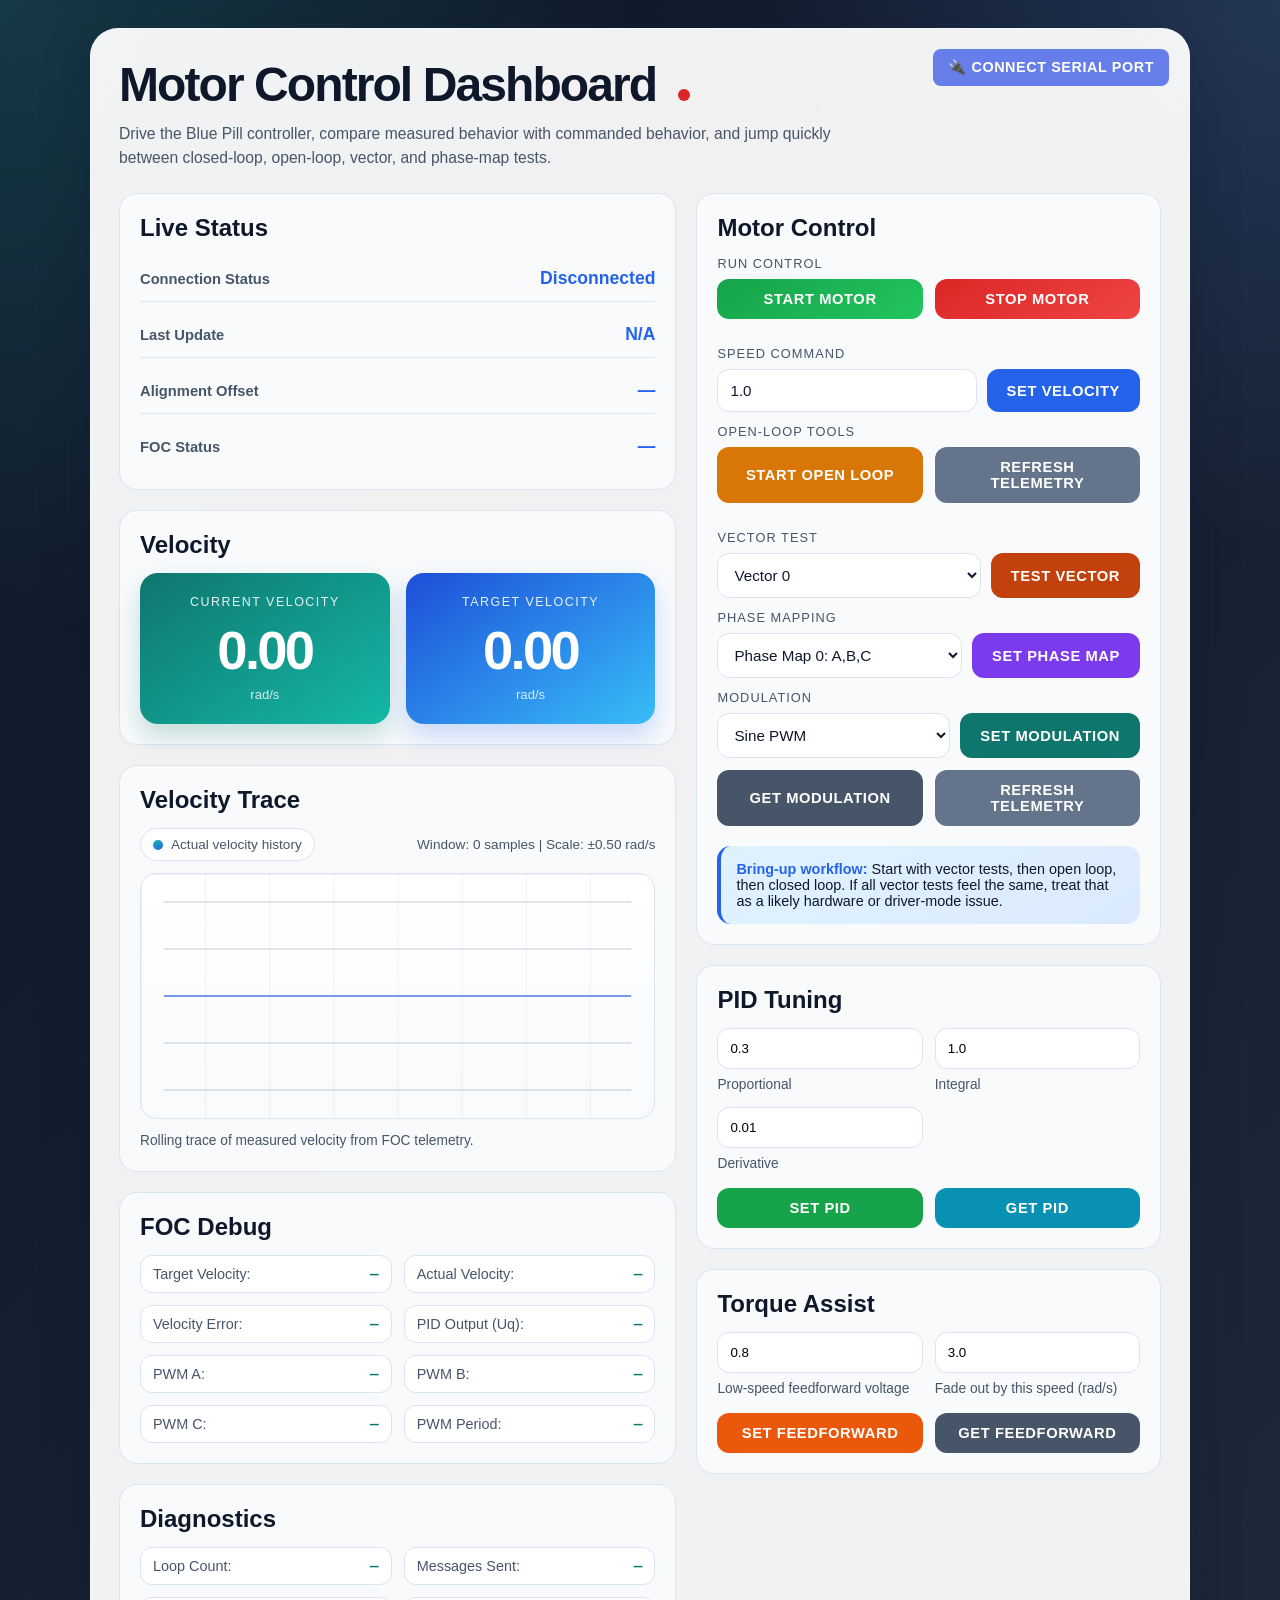
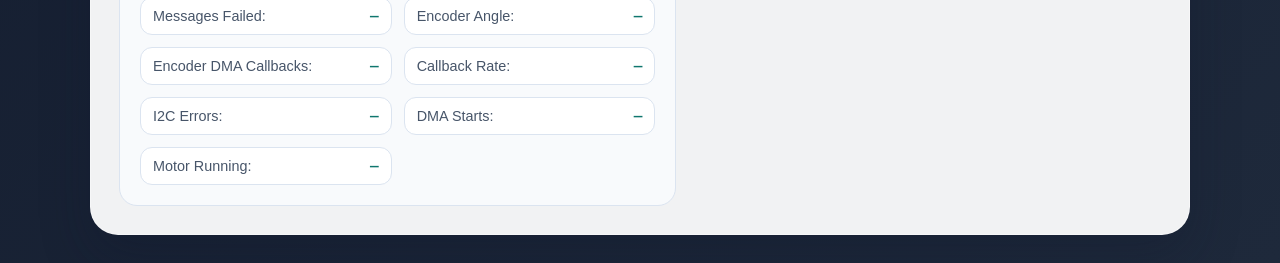
==== app.html @ 5cce9d58 "pid auto" ====
<!DOCTYPE html>
<html lang="en">

<head>
    <meta charset="UTF-8">
    <meta name="viewport" content="width=device-width, initial-scale=1.0">
    <title>Motor Control Dashboard</title>
    <style>
        * {
            margin: 0;
            padding: 0;
            box-sizing: border-box;
        }

        :root {
            --bg-1: #0f172a;
            --bg-2: #1e293b;
            --panel: rgba(255, 255, 255, 0.94);
            --panel-soft: #f8fafc;
            --text: #0f172a;
            --muted: #475569;
            --border: #dbe4f0;
            --accent: #0f766e;
            --accent-2: #2563eb;
            --danger: #dc2626;
            --shadow: 0 20px 50px rgba(15, 23, 42, 0.28);
        }

        body {
            font-family: 'Trebuchet MS', 'Segoe UI', sans-serif;
            background:
                radial-gradient(circle at top left, rgba(45, 212, 191, 0.18), transparent 28%),
                radial-gradient(circle at top right, rgba(96, 165, 250, 0.18), transparent 24%),
                linear-gradient(135deg, var(--bg-1) 0%, var(--bg-2) 100%);
            min-height: 100vh;
            display: flex;
            justify-content: center;
            padding: 28px 18px;
            color: var(--text);
        }

        .container {
            background: var(--panel);
            backdrop-filter: blur(18px);
            border-radius: 28px;
            box-shadow: var(--shadow);
            padding: 28px;
            max-width: 1100px;
            width: 100%;
            border: 1px solid rgba(255, 255, 255, 0.4);
        }

        h1 {
            color: var(--text);
            font-size: clamp(2rem, 4vw, 3rem);
            letter-spacing: -0.04em;
        }

        h2,
        h3 {
            color: var(--text);
        }

        .hero {
            display: flex;
            justify-content: space-between;
            gap: 16px;
            align-items: flex-start;
            margin-bottom: 24px;
        }

        .hero-copy {
            max-width: 720px;
        }

        .hero-copy p {
            margin-top: 10px;
            color: var(--muted);
            font-size: 0.98rem;
            line-height: 1.5;
        }

        .page-grid {
            display: grid;
            grid-template-columns: 1.2fr 1fr;
            gap: 20px;
        }

        .left-column,
        .right-column {
            display: grid;
            gap: 20px;
            align-content: start;
        }

        .panel {
            background: var(--panel-soft);
            border: 1px solid var(--border);
            border-radius: 18px;
            padding: 20px;
            box-shadow: inset 0 1px 0 rgba(255, 255, 255, 0.5);
        }

        .status-item {
            display: flex;
            justify-content: space-between;
            align-items: center;
            margin-bottom: 10px;
            padding: 12px 0;
            border-bottom: 1px solid var(--border);
        }

        .status-item:last-child {
            border-bottom: none;
            margin-bottom: 0;
        }

        .status-label {
            font-weight: 600;
            color: var(--muted);
            font-size: 0.92rem;
        }

        .status-value {
            font-size: 1.1rem;
            font-weight: bold;
            color: var(--accent-2);
            min-width: 100px;
            text-align: right;
        }

        .connection-status {
            display: inline-block;
            width: 12px;
            height: 12px;
            border-radius: 50%;
            margin-left: 10px;
            animation: pulse 2s infinite;
        }

        .connected {
            background-color: #16a34a;
        }

        .disconnected {
            background-color: var(--danger);
            animation: none;
        }

        @keyframes pulse {

            0%,
            100% {
                opacity: 1;
            }

            50% {
                opacity: 0.5;
            }
        }

        .gauge-container {
            display: grid;
            grid-template-columns: 1fr 1fr;
            gap: 16px;
        }

        .gauge {
            background: linear-gradient(145deg, #0f766e 0%, #14b8a6 100%);
            border-radius: 18px;
            padding: 22px 20px;
            color: white;
            text-align: center;
            box-shadow: 0 12px 24px rgba(15, 118, 110, 0.22);
        }

        .gauge.target {
            background: linear-gradient(145deg, #1d4ed8 0%, #38bdf8 100%);
            box-shadow: 0 12px 24px rgba(37, 99, 235, 0.22);
        }

        .gauge-label {
            font-size: 0.78rem;
            opacity: 0.9;
            margin-bottom: 10px;
            text-transform: uppercase;
            letter-spacing: 0.12em;
        }

        .gauge-value {
            font-size: clamp(2.4rem, 5vw, 3.4rem);
            font-weight: bold;
            margin-bottom: 5px;
            letter-spacing: -0.05em;
        }

        .gauge-unit {
            font-size: 0.82rem;
            opacity: 0.8;
        }

        .panel-header {
            display: flex;
            justify-content: space-between;
            align-items: center;
            gap: 12px;
            margin-bottom: 14px;
        }

        .button-group {
            display: grid;
            grid-template-columns: 1fr 1fr;
            gap: 12px;
            margin-bottom: 15px;
        }

        button {
            padding: 12px 20px;
            font-size: 0.92rem;
            font-weight: 600;
            border: none;
            border-radius: 12px;
            cursor: pointer;
            transition: transform 0.2s ease, box-shadow 0.2s ease, opacity 0.2s ease;
            text-transform: uppercase;
            letter-spacing: 0.04em;
        }

        button:hover {
            transform: translateY(-1px);
        }

        .btn-start {
            background: linear-gradient(145deg, #16a34a 0%, #22c55e 100%);
            color: white;
        }

        .btn-start:hover {
            box-shadow: 0 10px 20px rgba(34, 197, 94, 0.25);
        }

        .btn-stop {
            background: linear-gradient(145deg, #dc2626 0%, #ef4444 100%);
            color: white;
        }

        .btn-stop:hover {
            box-shadow: 0 10px 20px rgba(220, 38, 38, 0.22);
        }

        .input-group {
            display: flex;
            align-items: stretch;
            gap: 10px;
        }

        .input-group input,
        .input-group select {
            flex: 1;
            padding: 12px;
            border: 1px solid var(--border);
            background: white;
            border-radius: 12px;
            font-size: 0.95rem;
            transition: border-color 0.2s ease, box-shadow 0.2s ease;
            color: var(--text);
        }

        .input-group input:focus,
        .input-group select:focus {
            outline: none;
            border-color: var(--accent-2);
            box-shadow: 0 0 0 3px rgba(37, 99, 235, 0.12);
        }

        .input-group button {
            padding: 12px 20px;
            background: var(--accent-2);
            color: white;
            min-width: 100px;
        }

        .input-group button:hover {
            background: #1d4ed8;
        }

        .info-box {
            background: linear-gradient(145deg, #e0f2fe 0%, #dbeafe 100%);
            border-left: 4px solid var(--accent-2);
            border-radius: 14px;
            padding: 15px;
            margin-top: 20px;
            font-size: 0.9em;
            color: var(--text);
        }

        .info-box strong {
            color: var(--accent-2);
        }

        .debug-grid {
            display: grid;
            grid-template-columns: repeat(auto-fit, minmax(200px, 1fr));
            gap: 12px;
        }

        .debug-item {
            display: flex;
            justify-content: space-between;
            align-items: center;
            gap: 10px;
            padding: 10px 12px;
            background: white;
            border-radius: 12px;
            border: 1px solid var(--border);
        }

        .debug-label {
            font-weight: 500;
            color: var(--muted);
            font-size: 0.9rem;
        }

        .debug-value {
            font-family: 'Consolas', 'Courier New', monospace;
            font-weight: bold;
            color: var(--accent);
            font-size: 0.9em;
            text-align: right;
        }

        .control-stack {
            display: grid;
            gap: 12px;
        }

        .stack-label {
            font-size: 0.8rem;
            text-transform: uppercase;
            letter-spacing: 0.08em;
            color: var(--muted);
            margin-bottom: -4px;
        }

        .subtle-note {
            color: var(--muted);
            font-size: 0.86rem;
            line-height: 1.45;
        }

        .plot-panel {
            display: grid;
            gap: 12px;
        }

        .plot-meta {
            display: flex;
            justify-content: space-between;
            align-items: center;
            gap: 12px;
            flex-wrap: wrap;
            color: var(--muted);
            font-size: 0.85rem;
        }

        .plot-badge {
            display: inline-flex;
            align-items: center;
            gap: 8px;
            padding: 8px 12px;
            background: white;
            border: 1px solid var(--border);
            border-radius: 999px;
        }

        .plot-badge-dot {
            width: 10px;
            height: 10px;
            border-radius: 50%;
            background: linear-gradient(145deg, #14b8a6 0%, #2563eb 100%);
        }

        .plot-frame {
            position: relative;
            background: linear-gradient(180deg, #fff 0%, #f8fafc 100%);
            border: 1px solid var(--border);
            border-radius: 16px;
            padding: 12px;
            overflow: hidden;
        }

        .plot-frame::before {
            content: "";
            position: absolute;
            inset: 0;
            background:
                linear-gradient(to right, rgba(148, 163, 184, 0.14) 1px, transparent 1px),
                linear-gradient(to bottom, rgba(148, 163, 184, 0.14) 1px, transparent 1px);
            background-size: 12.5% 25%;
            pointer-events: none;
        }

        .plot-canvas {
            position: relative;
            display: block;
            width: 100%;
            height: 220px;
            border-radius: 12px;
        }


        @media (max-width: 920px) {
            .page-grid {
                grid-template-columns: 1fr;
            }
        }

        @media (max-width: 640px) {
            .container {
                padding: 18px;
                border-radius: 20px;
            }

            .hero {
                flex-direction: column;
            }

            .gauge-container,
            .button-group,
            .debug-grid {
                grid-template-columns: 1fr;
            }

            .input-group {
                flex-direction: column;
            }
        }
    </style>
</head>

<body>
    <div class="container">
        <div class="hero">
            <div class="hero-copy">
                <h1>
                    Motor Control Dashboard
                    <span class="connection-status disconnected" id="connectionStatus"></span>
                </h1>
                <p>Drive the Blue Pill controller, compare measured behavior with commanded behavior, and jump quickly
                    between closed-loop, open-loop, vector, and phase-map tests.</p>
            </div>
        </div>

        <div class="page-grid">
            <div class="left-column">
                <div class="panel">
                    <div class="panel-header">
                        <h2>Live Status</h2>
                    </div>
                    <div class="status-item">
                        <span class="status-label">Connection Status</span>
                        <span class="status-value" id="connectionText">Disconnected</span>
                    </div>
                    <div class="status-item">
                        <span class="status-label">Last Update</span>
                        <span class="status-value" id="lastUpdate">N/A</span>
                    </div>
                    <div class="status-item">
                        <span class="status-label">Alignment Offset</span>
                        <span class="status-value" id="alignmentOffset">—</span>
                    </div>
                    <div class="status-item">
                        <span class="status-label">FOC Status</span>
                        <span class="status-value" id="focStatus">—</span>
                    </div>
                </div>

                <div class="panel">
                    <div class="panel-header">
                        <h2>Velocity</h2>
                    </div>
                    <div class="gauge-container">
                        <div class="gauge">
                            <div class="gauge-label">Current Velocity</div>
                            <div class="gauge-value" id="velocity">0.00</div>
                            <div class="gauge-unit">rad/s</div>
                        </div>
                        <div class="gauge target">
                            <div class="gauge-label">Target Velocity</div>
                            <div class="gauge-value" id="targetVelocity">0.00</div>
                            <div class="gauge-unit">rad/s</div>
                        </div>
                    </div>
                </div>

                <div class="panel">
                    <div class="panel-header">
                        <h2>Velocity Trace</h2>
                    </div>
                    <div class="plot-panel">
                        <div class="plot-meta">
                            <span class="plot-badge">
                                <span class="plot-badge-dot"></span>
                                <span>Actual velocity history</span>
                            </span>
                            <span id="velocityPlotMeta">Window: 0 samples | Scale: ±0.50 rad/s</span>
                        </div>
                        <div class="plot-frame">
                            <canvas id="velocityPlot" class="plot-canvas" width="640" height="220"></canvas>
                        </div>
                        <div class="subtle-note">
                            Rolling trace of measured velocity from FOC telemetry.
                        </div>
                    </div>
                </div>

                <div class="panel">
                    <div class="panel-header">
                        <h2>FOC Debug</h2>
                    </div>
                    <div class="debug-grid">
                        <div class="debug-item">
                            <span class="debug-label">Target Velocity:</span>
                            <span class="debug-value" id="debugTarget">—</span>
                        </div>
                        <div class="debug-item">
                            <span class="debug-label">Actual Velocity:</span>
                            <span class="debug-value" id="debugActual">—</span>
                        </div>
                        <div class="debug-item">
                            <span class="debug-label">Velocity Error:</span>
                            <span class="debug-value" id="debugError">—</span>
                        </div>
                        <div class="debug-item">
                            <span class="debug-label">PID Output (Uq):</span>
                            <span class="debug-value" id="debugUq">—</span>
                        </div>
                        <div class="debug-item">
                            <span class="debug-label">PWM A:</span>
                            <span class="debug-value" id="debugPwmA">—</span>
                        </div>
                        <div class="debug-item">
                            <span class="debug-label">PWM B:</span>
                            <span class="debug-value" id="debugPwmB">—</span>
                        </div>
                        <div class="debug-item">
                            <span class="debug-label">PWM C:</span>
                            <span class="debug-value" id="debugPwmC">—</span>
                        </div>
                        <div class="debug-item">
                            <span class="debug-label">PWM Period:</span>
                            <span class="debug-value" id="debugPwmPeriod">—</span>
                        </div>
                    </div>
                </div>

                <div class="panel">
                    <div class="panel-header">
                        <h2>Diagnostics</h2>
                    </div>
                    <div class="debug-grid">
                        <div class="debug-item">
                            <span class="debug-label">Loop Count:</span>
                            <span class="debug-value" id="debugLoopCount">—</span>
                        </div>
                        <div class="debug-item">
                            <span class="debug-label">Messages Sent:</span>
                            <span class="debug-value" id="debugMessagesSent">—</span>
                        </div>
                        <div class="debug-item">
                            <span class="debug-label">Messages Failed:</span>
                            <span class="debug-value" id="debugMessagesFailed">—</span>
                        </div>
                        <div class="debug-item">
                            <span class="debug-label">Encoder Angle:</span>
                            <span class="debug-value" id="debugEncoderAngle">—</span>
                        </div>
                        <div class="debug-item">
                            <span class="debug-label">Encoder DMA Callbacks:</span>
                            <span class="debug-value" id="debugEncoderCallbacks">—</span>
                        </div>
                        <div class="debug-item">
                            <span class="debug-label">Callback Rate:</span>
                            <span class="debug-value" id="debugCallbackRate">—</span>
                        </div>
                        <div class="debug-item">
                            <span class="debug-label">I2C Errors:</span>
                            <span class="debug-value" id="debugI2CErrors">—</span>
                        </div>
                        <div class="debug-item">
                            <span class="debug-label">DMA Starts:</span>
                            <span class="debug-value" id="debugDMAStarts">—</span>
                        </div>
                        <div class="debug-item">
                            <span class="debug-label">Motor Running:</span>
                            <span class="debug-value" id="debugMotorRunning">—</span>
                        </div>
                    </div>
                </div>
            </div>

            <div class="right-column">
                <div class="panel">
                    <div class="panel-header">
                        <h2>Motor Control</h2>
                    </div>
                    <div class="control-stack">
                        <div class="stack-label">Run Control</div>
                        <div class="button-group">
                            <button class="btn-start" onclick="sendCommand('START')">Start Motor</button>
                            <button class="btn-stop" onclick="sendCommand('STOP')">Stop Motor</button>
                        </div>

                        <div class="stack-label">Speed Command</div>
                        <div class="input-group">
                            <input type="number" id="velocityInput" placeholder="Enter target velocity (rad/s)"
                                step="0.1" min="-100" max="100" value="1.0">
                            <button onclick="setVelocity()" style="background: #2563eb; color: white;">Set
                                Velocity</button>
                        </div>

                        <div class="stack-label">Open-Loop Tools</div>
                        <div class="button-group">
                            <button onclick="startOpenLoop()" style="background: #d97706; color: white;">Start Open
                                Loop</button>
                            <button onclick="sendCommand('GET_VELOCITY')"
                                style="background: #64748b; color: white;">Refresh Telemetry</button>
                        </div>

                        <div class="stack-label">Vector Test</div>
                        <div class="input-group">
                            <select id="vectorTestSelect">
                                <option value="0">Vector 0</option>
                                <option value="1">Vector 1</option>
                                <option value="2">Vector 2</option>
                                <option value="3">Vector 3</option>
                                <option value="4">Vector 4</option>
                                <option value="5">Vector 5</option>
                            </select>
                            <button onclick="startVectorTest()" style="background: #c2410c; color: white;">Test
                                Vector</button>
                        </div>

                        <div class="stack-label">Phase Mapping</div>
                        <div class="input-group">
                            <select id="phaseMapSelect">
                                <option value="0" selected>Phase Map 0: A,B,C</option>
                                <option value="1">Phase Map 1: A,C,B</option>
                                <option value="2">Phase Map 2: B,A,C</option>
                                <option value="3">Phase Map 3: B,C,A</option>
                                <option value="4">Phase Map 4: C,A,B</option>
                                <option value="5">Phase Map 5: C,B,A</option>
                            </select>
                            <button onclick="setPhaseMap()" style="background: #7c3aed; color: white;">Set Phase
                                Map</button>
                        </div>

                        <div class="stack-label">Modulation</div>
                        <div class="input-group">
                            <select id="modulationSelect">
                                <option value="SVPWM">SVPWM</option>
                                <option value="SINE" selected>Sine PWM</option>
                            </select>
                            <button onclick="setModulation()" style="background: #0f766e; color: white;">Set
                                Modulation</button>
                        </div>
                        <div class="button-group" style="margin-bottom: 0;">
                            <button onclick="getModulation()" style="background: #475569; color: white;">Get Modulation</button>
                            <button onclick="sendCommand('GET_VELOCITY')" style="background: #64748b; color: white;">Refresh Telemetry</button>
                        </div>
                    </div>

                    <div class="info-box">
                        <strong>Bring-up workflow:</strong> Start with vector tests, then open loop, then closed loop.
                        If all vector tests feel the same, treat that as a likely hardware or driver-mode issue.
                    </div>
                </div>

                <div class="panel">
                    <div class="panel-header">
                        <h2>PID Tuning</h2>
                    </div>
                    <div class="debug-grid" style="margin-bottom: 14px;">
                        <div>
                            <input type="number" id="kpInput" placeholder="Kp" step="0.1" min="0" max="5" value="0.3"
                                style="width: 100%; padding: 12px; border: 1px solid var(--border); border-radius: 12px;">
                            <div class="subtle-note" style="margin-top: 6px;">Proportional</div>
                        </div>
                        <div>
                            <input type="number" id="kiInput" placeholder="Ki" step="0.1" min="0" max="10" value="1.0"
                                style="width: 100%; padding: 12px; border: 1px solid var(--border); border-radius: 12px;">
                            <div class="subtle-note" style="margin-top: 6px;">Integral</div>
                        </div>
                        <div>
                            <input type="number" id="kdInput" placeholder="Kd" step="0.01" min="0" max="1" value="0.01"
                                style="width: 100%; padding: 12px; border: 1px solid var(--border); border-radius: 12px;">
                            <div class="subtle-note" style="margin-top: 6px;">Derivative</div>
                        </div>
                    </div>
                    <div class="button-group" style="margin-bottom: 0;">
                        <button onclick="setPID()" style="background: #16a34a; color: white;">Set PID</button>
                        <button onclick="getPID()" style="background: #0891b2; color: white;">Get PID</button>
                    </div>
                </div>

                <div class="panel">
                    <div class="panel-header">
                        <h2>Torque Assist</h2>
                    </div>
                    <div class="debug-grid" style="margin-bottom: 14px;">
                        <div>
                            <input type="number" id="feedforwardVoltageInput" placeholder="Feedforward Voltage"
                                step="0.1" min="0" max="6" value="0.8"
                                style="width: 100%; padding: 12px; border: 1px solid var(--border); border-radius: 12px;">
                            <div class="subtle-note" style="margin-top: 6px;">Low-speed feedforward voltage</div>
                        </div>
                        <div>
                            <input type="number" id="feedforwardFadeInput" placeholder="Fade Speed" step="0.1" min="0.1"
                                max="20" value="3.0"
                                style="width: 100%; padding: 12px; border: 1px solid var(--border); border-radius: 12px;">
                            <div class="subtle-note" style="margin-top: 6px;">Fade out by this speed (rad/s)</div>
                        </div>
                    </div>
                    <div class="button-group" style="margin-bottom: 0;">
                        <button onclick="setFeedforward()" style="background: #ea580c; color: white;">Set
                            Feedforward</button>
                        <button onclick="getFeedforward()" style="background: #475569; color: white;">Get
                            Feedforward</button>
                    </div>
                </div>
            </div>
        </div>
    </div>

    <script src="app.js"></script>
</body>

</html>
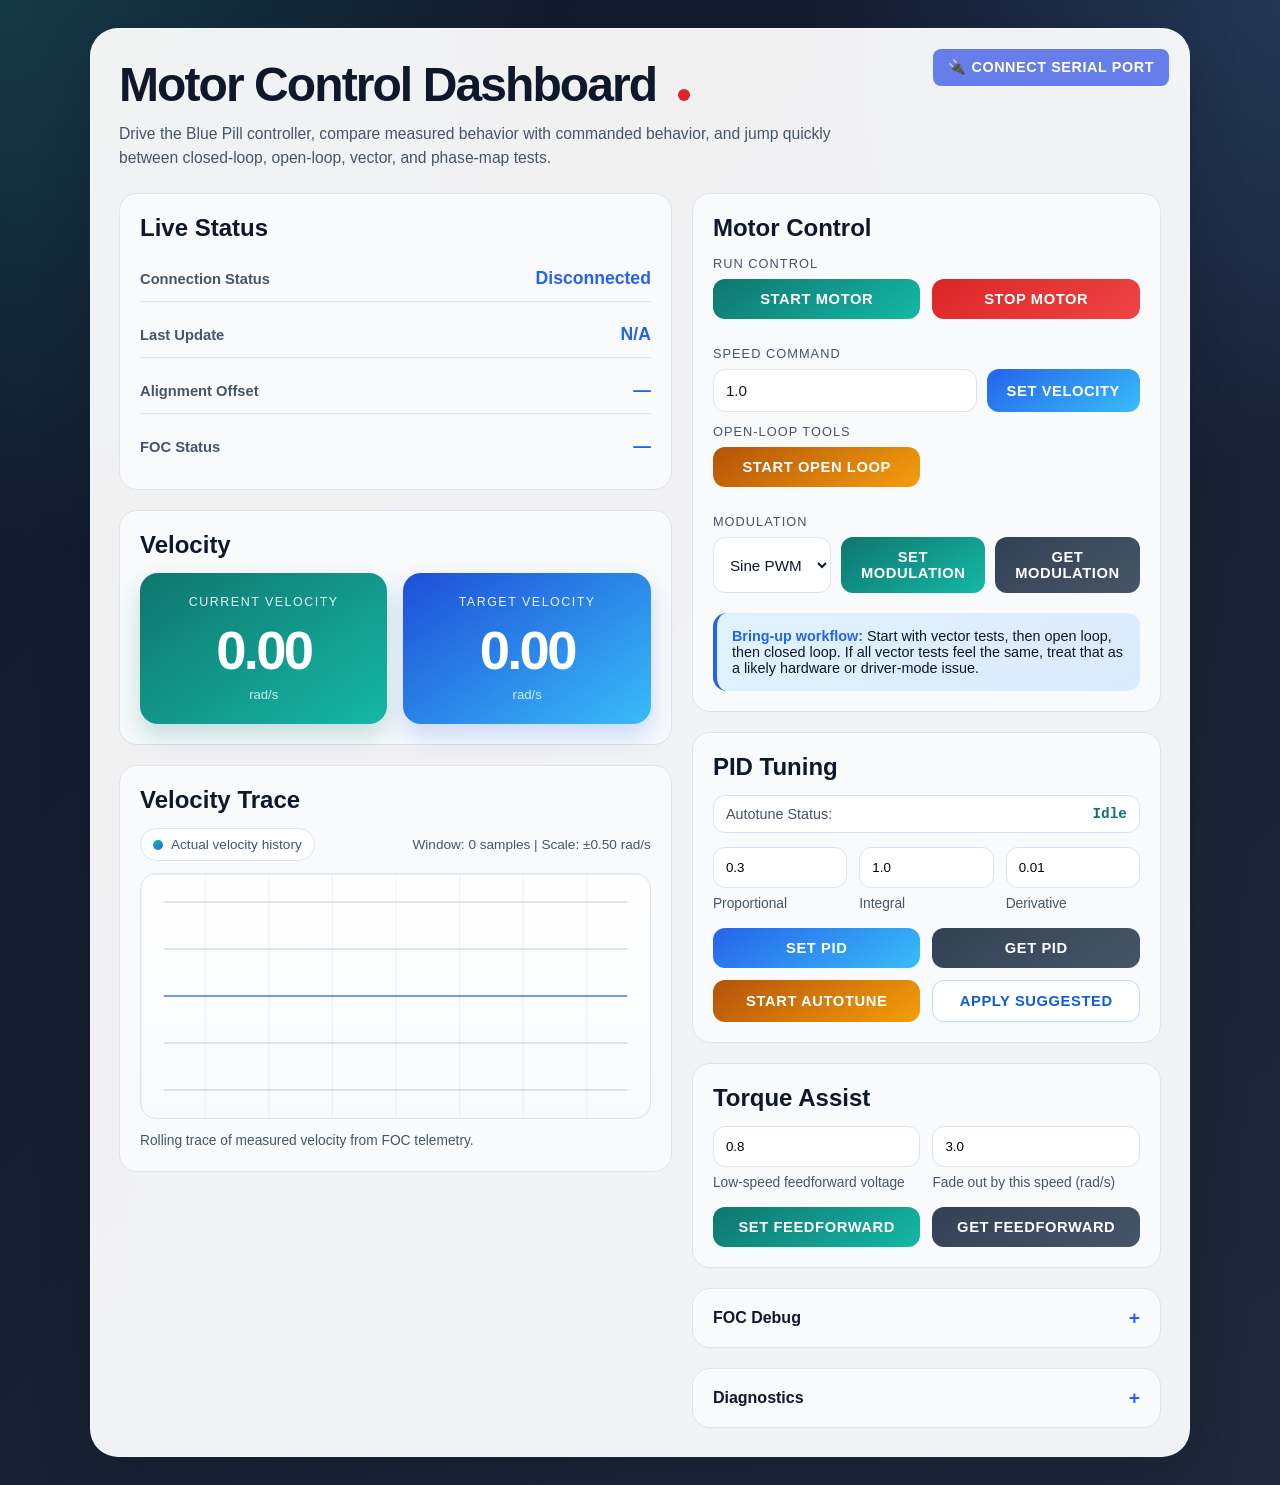
==== commit 575a606b: "improved ui" ====
--- a/app.html
+++ b/app.html
@@ -22,6 +22,8 @@
             --border: #dbe4f0;
             --accent: #0f766e;
             --accent-2: #2563eb;
+            --accent-3: #0b5ed7;
+            --surface-button: #334155;
             --danger: #dc2626;
             --shadow: 0 20px 50px rgba(15, 23, 42, 0.28);
         }
@@ -101,6 +103,45 @@
             box-shadow: inset 0 1px 0 rgba(255, 255, 255, 0.5);
         }
 
+        .collapsible {
+            padding: 0;
+            overflow: hidden;
+        }
+
+        .collapsible details {
+            width: 100%;
+        }
+
+        .collapsible summary {
+            list-style: none;
+            cursor: pointer;
+            padding: 18px 20px;
+            font-weight: 700;
+            color: var(--text);
+            display: flex;
+            align-items: center;
+            justify-content: space-between;
+            gap: 12px;
+        }
+
+        .collapsible summary::-webkit-details-marker {
+            display: none;
+        }
+
+        .collapsible summary::after {
+            content: "+";
+            font-size: 1.2rem;
+            color: var(--accent-2);
+        }
+
+        .collapsible details[open] summary::after {
+            content: "−";
+        }
+
+        .collapsible-body {
+            padding: 0 20px 20px;
+        }
+
         .status-item {
             display: flex;
             justify-content: space-between;
@@ -231,12 +272,12 @@
         }
 
         .btn-start {
-            background: linear-gradient(145deg, #16a34a 0%, #22c55e 100%);
+            background: linear-gradient(145deg, #0f766e 0%, #14b8a6 100%);
             color: white;
         }
 
         .btn-start:hover {
-            box-shadow: 0 10px 20px rgba(34, 197, 94, 0.25);
+            box-shadow: 0 10px 20px rgba(15, 118, 110, 0.24);
         }
 
         .btn-stop {
@@ -275,13 +316,53 @@
 
         .input-group button {
             padding: 12px 20px;
-            background: var(--accent-2);
+            min-width: 100px;
+        }
+
+        .btn-primary {
+            background: linear-gradient(145deg, var(--accent-2) 0%, #38bdf8 100%);
             color: white;
-            min-width: 100px;
-        }
-
-        .input-group button:hover {
-            background: #1d4ed8;
+        }
+
+        .btn-primary:hover {
+            box-shadow: 0 10px 20px rgba(37, 99, 235, 0.22);
+        }
+
+        .btn-secondary {
+            background: linear-gradient(145deg, var(--surface-button) 0%, #475569 100%);
+            color: white;
+        }
+
+        .btn-secondary:hover {
+            box-shadow: 0 10px 20px rgba(51, 65, 85, 0.2);
+        }
+
+        .btn-accent {
+            background: linear-gradient(145deg, var(--accent) 0%, #14b8a6 100%);
+            color: white;
+        }
+
+        .btn-accent:hover {
+            box-shadow: 0 10px 20px rgba(15, 118, 110, 0.22);
+        }
+
+        .btn-warm {
+            background: linear-gradient(145deg, #b45309 0%, #f59e0b 100%);
+            color: white;
+        }
+
+        .btn-warm:hover {
+            box-shadow: 0 10px 20px rgba(180, 83, 9, 0.22);
+        }
+
+        .btn-outline {
+            background: white;
+            color: var(--accent-3);
+            border: 1px solid rgba(37, 99, 235, 0.25);
+        }
+
+        .btn-outline:hover {
+            box-shadow: 0 10px 20px rgba(37, 99, 235, 0.12);
         }
 
         .info-box {
@@ -514,89 +595,6 @@
                     </div>
                 </div>
 
-                <div class="panel">
-                    <div class="panel-header">
-                        <h2>FOC Debug</h2>
-                    </div>
-                    <div class="debug-grid">
-                        <div class="debug-item">
-                            <span class="debug-label">Target Velocity:</span>
-                            <span class="debug-value" id="debugTarget">—</span>
-                        </div>
-                        <div class="debug-item">
-                            <span class="debug-label">Actual Velocity:</span>
-                            <span class="debug-value" id="debugActual">—</span>
-                        </div>
-                        <div class="debug-item">
-                            <span class="debug-label">Velocity Error:</span>
-                            <span class="debug-value" id="debugError">—</span>
-                        </div>
-                        <div class="debug-item">
-                            <span class="debug-label">PID Output (Uq):</span>
-                            <span class="debug-value" id="debugUq">—</span>
-                        </div>
-                        <div class="debug-item">
-                            <span class="debug-label">PWM A:</span>
-                            <span class="debug-value" id="debugPwmA">—</span>
-                        </div>
-                        <div class="debug-item">
-                            <span class="debug-label">PWM B:</span>
-                            <span class="debug-value" id="debugPwmB">—</span>
-                        </div>
-                        <div class="debug-item">
-                            <span class="debug-label">PWM C:</span>
-                            <span class="debug-value" id="debugPwmC">—</span>
-                        </div>
-                        <div class="debug-item">
-                            <span class="debug-label">PWM Period:</span>
-                            <span class="debug-value" id="debugPwmPeriod">—</span>
-                        </div>
-                    </div>
-                </div>
-
-                <div class="panel">
-                    <div class="panel-header">
-                        <h2>Diagnostics</h2>
-                    </div>
-                    <div class="debug-grid">
-                        <div class="debug-item">
-                            <span class="debug-label">Loop Count:</span>
-                            <span class="debug-value" id="debugLoopCount">—</span>
-                        </div>
-                        <div class="debug-item">
-                            <span class="debug-label">Messages Sent:</span>
-                            <span class="debug-value" id="debugMessagesSent">—</span>
-                        </div>
-                        <div class="debug-item">
-                            <span class="debug-label">Messages Failed:</span>
-                            <span class="debug-value" id="debugMessagesFailed">—</span>
-                        </div>
-                        <div class="debug-item">
-                            <span class="debug-label">Encoder Angle:</span>
-                            <span class="debug-value" id="debugEncoderAngle">—</span>
-                        </div>
-                        <div class="debug-item">
-                            <span class="debug-label">Encoder DMA Callbacks:</span>
-                            <span class="debug-value" id="debugEncoderCallbacks">—</span>
-                        </div>
-                        <div class="debug-item">
-                            <span class="debug-label">Callback Rate:</span>
-                            <span class="debug-value" id="debugCallbackRate">—</span>
-                        </div>
-                        <div class="debug-item">
-                            <span class="debug-label">I2C Errors:</span>
-                            <span class="debug-value" id="debugI2CErrors">—</span>
-                        </div>
-                        <div class="debug-item">
-                            <span class="debug-label">DMA Starts:</span>
-                            <span class="debug-value" id="debugDMAStarts">—</span>
-                        </div>
-                        <div class="debug-item">
-                            <span class="debug-label">Motor Running:</span>
-                            <span class="debug-value" id="debugMotorRunning">—</span>
-                        </div>
-                    </div>
-                </div>
             </div>
 
             <div class="right-column">
@@ -615,44 +613,15 @@
                         <div class="input-group">
                             <input type="number" id="velocityInput" placeholder="Enter target velocity (rad/s)"
                                 step="0.1" min="-100" max="100" value="1.0">
-                            <button onclick="setVelocity()" style="background: #2563eb; color: white;">Set
+                            <button class="btn-primary" onclick="setVelocity()">Set
                                 Velocity</button>
                         </div>
 
                         <div class="stack-label">Open-Loop Tools</div>
                         <div class="button-group">
-                            <button onclick="startOpenLoop()" style="background: #d97706; color: white;">Start Open
+                            <button class="btn-warm" onclick="startOpenLoop()">Start Open
                                 Loop</button>
-                            <button onclick="sendCommand('GET_VELOCITY')"
-                                style="background: #64748b; color: white;">Refresh Telemetry</button>
-                        </div>
-
-                        <div class="stack-label">Vector Test</div>
-                        <div class="input-group">
-                            <select id="vectorTestSelect">
-                                <option value="0">Vector 0</option>
-                                <option value="1">Vector 1</option>
-                                <option value="2">Vector 2</option>
-                                <option value="3">Vector 3</option>
-                                <option value="4">Vector 4</option>
-                                <option value="5">Vector 5</option>
-                            </select>
-                            <button onclick="startVectorTest()" style="background: #c2410c; color: white;">Test
-                                Vector</button>
-                        </div>
-
-                        <div class="stack-label">Phase Mapping</div>
-                        <div class="input-group">
-                            <select id="phaseMapSelect">
-                                <option value="0" selected>Phase Map 0: A,B,C</option>
-                                <option value="1">Phase Map 1: A,C,B</option>
-                                <option value="2">Phase Map 2: B,A,C</option>
-                                <option value="3">Phase Map 3: B,C,A</option>
-                                <option value="4">Phase Map 4: C,A,B</option>
-                                <option value="5">Phase Map 5: C,B,A</option>
-                            </select>
-                            <button onclick="setPhaseMap()" style="background: #7c3aed; color: white;">Set Phase
-                                Map</button>
+                            <div></div>
                         </div>
 
                         <div class="stack-label">Modulation</div>
@@ -661,12 +630,10 @@
                                 <option value="SVPWM">SVPWM</option>
                                 <option value="SINE" selected>Sine PWM</option>
                             </select>
-                            <button onclick="setModulation()" style="background: #0f766e; color: white;">Set
+                            <button class="btn-accent" onclick="setModulation()">Set
                                 Modulation</button>
-                        </div>
-                        <div class="button-group" style="margin-bottom: 0;">
-                            <button onclick="getModulation()" style="background: #475569; color: white;">Get Modulation</button>
-                            <button onclick="sendCommand('GET_VELOCITY')" style="background: #64748b; color: white;">Refresh Telemetry</button>
+                            <button class="btn-secondary" onclick="getModulation()">Get
+                                Modulation</button>
                         </div>
                     </div>
 
@@ -680,7 +647,11 @@
                     <div class="panel-header">
                         <h2>PID Tuning</h2>
                     </div>
-                    <div class="debug-grid" style="margin-bottom: 14px;">
+                    <div class="debug-item" style="margin-bottom: 14px;">
+                        <span class="debug-label">Autotune Status:</span>
+                        <span class="debug-value" id="autotuneStatus">Idle</span>
+                    </div>
+                    <div class="debug-grid" style="margin-bottom: 14px; grid-template-columns: repeat(3, minmax(0, 1fr));">
                         <div>
                             <input type="number" id="kpInput" placeholder="Kp" step="0.1" min="0" max="5" value="0.3"
                                 style="width: 100%; padding: 12px; border: 1px solid var(--border); border-radius: 12px;">
@@ -698,8 +669,12 @@
                         </div>
                     </div>
                     <div class="button-group" style="margin-bottom: 0;">
-                        <button onclick="setPID()" style="background: #16a34a; color: white;">Set PID</button>
-                        <button onclick="getPID()" style="background: #0891b2; color: white;">Get PID</button>
+                        <button class="btn-primary" onclick="setPID()">Set PID</button>
+                        <button class="btn-secondary" onclick="getPID()">Get PID</button>
+                    </div>
+                    <div class="button-group" style="margin-top: 12px; margin-bottom: 0;">
+                        <button class="btn-warm" onclick="startAutotune()">Start Autotune</button>
+                        <button class="btn-outline" onclick="applyAutotuneResults()">Apply Suggested</button>
                     </div>
                 </div>
 
@@ -722,11 +697,124 @@
                         </div>
                     </div>
                     <div class="button-group" style="margin-bottom: 0;">
-                        <button onclick="setFeedforward()" style="background: #ea580c; color: white;">Set
+                        <button class="btn-accent" onclick="setFeedforward()">Set
                             Feedforward</button>
-                        <button onclick="getFeedforward()" style="background: #475569; color: white;">Get
+                        <button class="btn-secondary" onclick="getFeedforward()">Get
                             Feedforward</button>
                     </div>
+                </div>
+
+                <div class="panel collapsible">
+                    <details>
+                        <summary>FOC Debug</summary>
+                        <div class="collapsible-body">
+                            <div class="stack-label" style="margin-bottom: 8px;">Bring-up Tools</div>
+                            <div class="input-group" style="margin-bottom: 12px;">
+                                <select id="vectorTestSelect">
+                                    <option value="0">Vector 0</option>
+                                    <option value="1">Vector 1</option>
+                                    <option value="2">Vector 2</option>
+                                    <option value="3">Vector 3</option>
+                                    <option value="4">Vector 4</option>
+                                    <option value="5">Vector 5</option>
+                                </select>
+                                <button class="btn-warm" onclick="startVectorTest()">Test
+                                    Vector</button>
+                            </div>
+                            <div class="input-group" style="margin-bottom: 16px;">
+                                <select id="phaseMapSelect">
+                                    <option value="0" selected>Phase Map 0: A,B,C</option>
+                                    <option value="1">Phase Map 1: A,C,B</option>
+                                    <option value="2">Phase Map 2: B,A,C</option>
+                                    <option value="3">Phase Map 3: B,C,A</option>
+                                    <option value="4">Phase Map 4: C,A,B</option>
+                                    <option value="5">Phase Map 5: C,B,A</option>
+                                </select>
+                                <button class="btn-secondary" onclick="setPhaseMap()">Set Phase
+                                    Map</button>
+                            </div>
+                            <div class="debug-grid">
+                                <div class="debug-item">
+                                    <span class="debug-label">Target Velocity:</span>
+                                    <span class="debug-value" id="debugTarget">—</span>
+                                </div>
+                                <div class="debug-item">
+                                    <span class="debug-label">Actual Velocity:</span>
+                                    <span class="debug-value" id="debugActual">—</span>
+                                </div>
+                                <div class="debug-item">
+                                    <span class="debug-label">Velocity Error:</span>
+                                    <span class="debug-value" id="debugError">—</span>
+                                </div>
+                                <div class="debug-item">
+                                    <span class="debug-label">PID Output (Uq):</span>
+                                    <span class="debug-value" id="debugUq">—</span>
+                                </div>
+                                <div class="debug-item">
+                                    <span class="debug-label">PWM A:</span>
+                                    <span class="debug-value" id="debugPwmA">—</span>
+                                </div>
+                                <div class="debug-item">
+                                    <span class="debug-label">PWM B:</span>
+                                    <span class="debug-value" id="debugPwmB">—</span>
+                                </div>
+                                <div class="debug-item">
+                                    <span class="debug-label">PWM C:</span>
+                                    <span class="debug-value" id="debugPwmC">—</span>
+                                </div>
+                                <div class="debug-item">
+                                    <span class="debug-label">PWM Period:</span>
+                                    <span class="debug-value" id="debugPwmPeriod">—</span>
+                                </div>
+                            </div>
+                        </div>
+                    </details>
+                </div>
+
+                <div class="panel collapsible">
+                    <details>
+                        <summary>Diagnostics</summary>
+                        <div class="collapsible-body">
+                            <div class="debug-grid">
+                                <div class="debug-item">
+                                    <span class="debug-label">Loop Count:</span>
+                                    <span class="debug-value" id="debugLoopCount">—</span>
+                                </div>
+                                <div class="debug-item">
+                                    <span class="debug-label">Messages Sent:</span>
+                                    <span class="debug-value" id="debugMessagesSent">—</span>
+                                </div>
+                                <div class="debug-item">
+                                    <span class="debug-label">Messages Failed:</span>
+                                    <span class="debug-value" id="debugMessagesFailed">—</span>
+                                </div>
+                                <div class="debug-item">
+                                    <span class="debug-label">Encoder Angle:</span>
+                                    <span class="debug-value" id="debugEncoderAngle">—</span>
+                                </div>
+                                <div class="debug-item">
+                                    <span class="debug-label">Encoder DMA Callbacks:</span>
+                                    <span class="debug-value" id="debugEncoderCallbacks">—</span>
+                                </div>
+                                <div class="debug-item">
+                                    <span class="debug-label">Callback Rate:</span>
+                                    <span class="debug-value" id="debugCallbackRate">—</span>
+                                </div>
+                                <div class="debug-item">
+                                    <span class="debug-label">I2C Errors:</span>
+                                    <span class="debug-value" id="debugI2CErrors">—</span>
+                                </div>
+                                <div class="debug-item">
+                                    <span class="debug-label">DMA Starts:</span>
+                                    <span class="debug-value" id="debugDMAStarts">—</span>
+                                </div>
+                                <div class="debug-item">
+                                    <span class="debug-label">Motor Running:</span>
+                                    <span class="debug-value" id="debugMotorRunning">—</span>
+                                </div>
+                            </div>
+                        </div>
+                    </details>
                 </div>
             </div>
         </div>
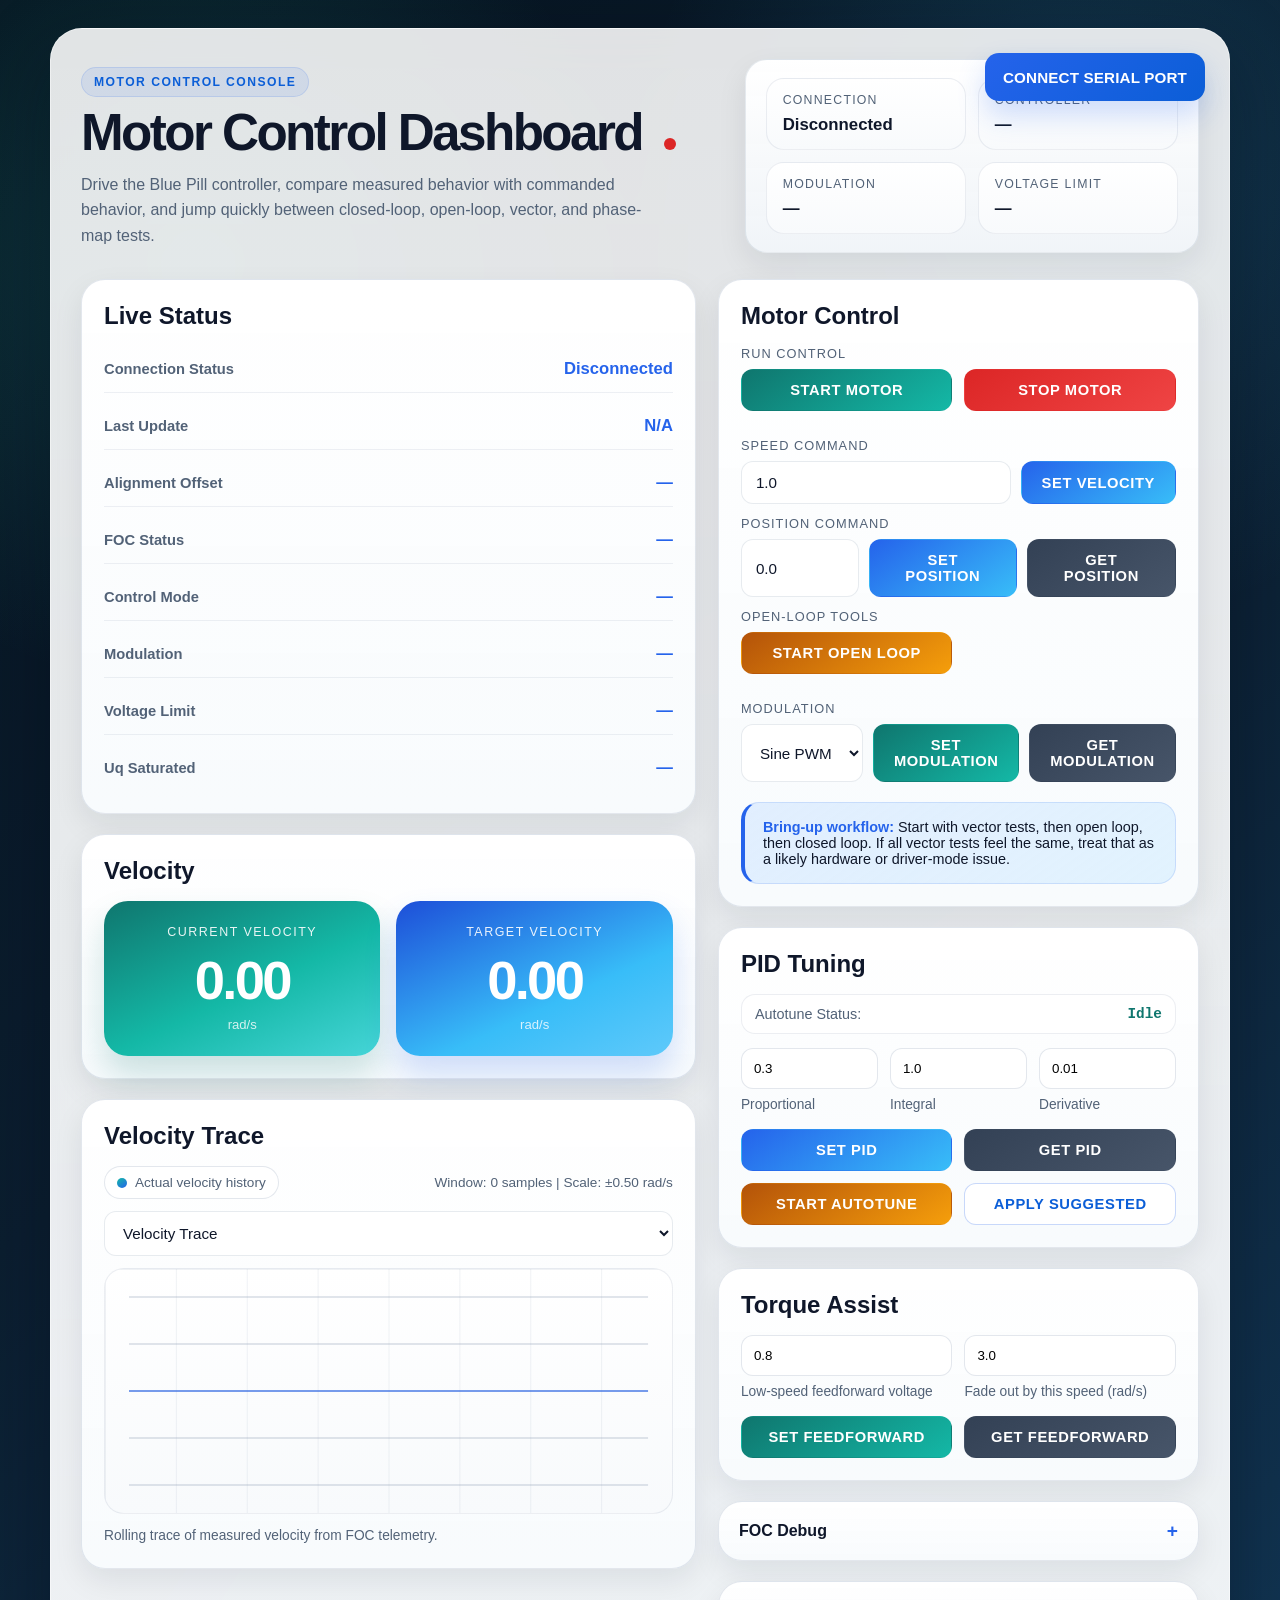
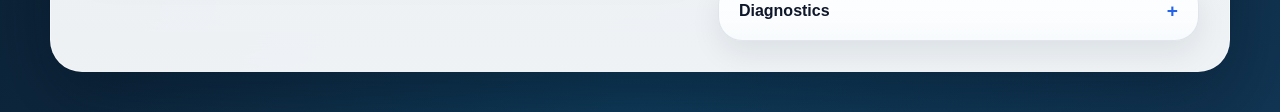
==== commit b632e25b: "improve control scheme" ====
--- a/app.html
+++ b/app.html
@@ -13,49 +13,56 @@
         }
 
         :root {
-            --bg-1: #0f172a;
-            --bg-2: #1e293b;
-            --panel: rgba(255, 255, 255, 0.94);
-            --panel-soft: #f8fafc;
+            --bg-1: #06131f;
+            --bg-2: #0b1e30;
+            --bg-3: #113553;
+            --panel: rgba(248, 250, 252, 0.92);
+            --panel-soft: #f8fbfd;
+            --panel-strong: rgba(255, 255, 255, 0.98);
             --text: #0f172a;
-            --muted: #475569;
-            --border: #dbe4f0;
+            --muted: #526277;
+            --border: rgba(148, 163, 184, 0.26);
             --accent: #0f766e;
             --accent-2: #2563eb;
             --accent-3: #0b5ed7;
             --surface-button: #334155;
             --danger: #dc2626;
-            --shadow: 0 20px 50px rgba(15, 23, 42, 0.28);
+            --success: #0f766e;
+            --shadow: 0 24px 70px rgba(3, 10, 20, 0.35);
+            --shadow-soft: 0 12px 30px rgba(15, 23, 42, 0.08);
         }
 
         body {
-            font-family: 'Trebuchet MS', 'Segoe UI', sans-serif;
+            font-family: 'Segoe UI Variable', 'Segoe UI', 'Trebuchet MS', sans-serif;
             background:
-                radial-gradient(circle at top left, rgba(45, 212, 191, 0.18), transparent 28%),
-                radial-gradient(circle at top right, rgba(96, 165, 250, 0.18), transparent 24%),
-                linear-gradient(135deg, var(--bg-1) 0%, var(--bg-2) 100%);
+                radial-gradient(circle at 15% 15%, rgba(45, 212, 191, 0.18), transparent 24%),
+                radial-gradient(circle at 85% 10%, rgba(56, 189, 248, 0.18), transparent 24%),
+                radial-gradient(circle at 50% 100%, rgba(14, 165, 233, 0.12), transparent 32%),
+                linear-gradient(145deg, var(--bg-1) 0%, var(--bg-2) 48%, var(--bg-3) 100%);
             min-height: 100vh;
             display: flex;
             justify-content: center;
-            padding: 28px 18px;
+            padding: 28px 18px 40px;
             color: var(--text);
         }
 
         .container {
-            background: var(--panel);
-            backdrop-filter: blur(18px);
-            border-radius: 28px;
+            position: relative;
+            background: linear-gradient(180deg, rgba(255, 255, 255, 0.88) 0%, rgba(248, 250, 252, 0.96) 100%);
+            backdrop-filter: blur(24px);
+            border-radius: 32px;
             box-shadow: var(--shadow);
-            padding: 28px;
-            max-width: 1100px;
+            padding: 30px;
+            max-width: 1180px;
             width: 100%;
-            border: 1px solid rgba(255, 255, 255, 0.4);
+            border: 1px solid rgba(255, 255, 255, 0.45);
         }
 
         h1 {
             color: var(--text);
-            font-size: clamp(2rem, 4vw, 3rem);
-            letter-spacing: -0.04em;
+            font-size: clamp(2.1rem, 4vw, 3.35rem);
+            line-height: 0.95;
+            letter-spacing: -0.05em;
         }
 
         h2,
@@ -64,28 +71,87 @@
         }
 
         .hero {
-            display: flex;
-            justify-content: space-between;
-            gap: 16px;
-            align-items: flex-start;
-            margin-bottom: 24px;
+            display: grid;
+            grid-template-columns: 1.35fr 0.95fr;
+            gap: 18px;
+            align-items: stretch;
+            margin-bottom: 26px;
         }
 
         .hero-copy {
-            max-width: 720px;
+            max-width: 760px;
+            padding: 8px 0 0;
+        }
+
+        .eyebrow {
+            display: inline-flex;
+            align-items: center;
+            gap: 8px;
+            margin-bottom: 12px;
+            padding: 7px 12px;
+            border-radius: 999px;
+            background: rgba(37, 99, 235, 0.09);
+            border: 1px solid rgba(37, 99, 235, 0.14);
+            color: var(--accent-3);
+            font-size: 0.76rem;
+            font-weight: 700;
+            letter-spacing: 0.12em;
+            text-transform: uppercase;
         }
 
         .hero-copy p {
-            margin-top: 10px;
+            margin-top: 14px;
             color: var(--muted);
-            font-size: 0.98rem;
-            line-height: 1.5;
+            font-size: 1rem;
+            line-height: 1.6;
+            max-width: 64ch;
+        }
+
+        .hero-status {
+            display: grid;
+            gap: 12px;
+            align-content: start;
+        }
+
+        .hero-card {
+            padding: 18px 20px;
+            border-radius: 22px;
+            background: linear-gradient(180deg, rgba(255, 255, 255, 0.98) 0%, rgba(241, 245, 249, 0.95) 100%);
+            border: 1px solid rgba(148, 163, 184, 0.22);
+            box-shadow: var(--shadow-soft);
+        }
+
+        .hero-card-grid {
+            display: grid;
+            grid-template-columns: repeat(2, minmax(0, 1fr));
+            gap: 12px;
+        }
+
+        .hero-stat {
+            padding: 14px 16px;
+            border-radius: 18px;
+            background: linear-gradient(180deg, #ffffff 0%, #f8fafc 100%);
+            border: 1px solid rgba(148, 163, 184, 0.18);
+        }
+
+        .hero-stat-label {
+            color: var(--muted);
+            font-size: 0.77rem;
+            text-transform: uppercase;
+            letter-spacing: 0.1em;
+            margin-bottom: 8px;
+        }
+
+        .hero-stat-value {
+            font-weight: 800;
+            font-size: 1.05rem;
+            color: var(--text);
         }
 
         .page-grid {
             display: grid;
-            grid-template-columns: 1.2fr 1fr;
-            gap: 20px;
+            grid-template-columns: 1.22fr 0.95fr;
+            gap: 22px;
         }
 
         .left-column,
@@ -96,11 +162,11 @@
         }
 
         .panel {
-            background: var(--panel-soft);
+            background: linear-gradient(180deg, var(--panel-strong) 0%, var(--panel-soft) 100%);
             border: 1px solid var(--border);
-            border-radius: 18px;
-            padding: 20px;
-            box-shadow: inset 0 1px 0 rgba(255, 255, 255, 0.5);
+            border-radius: 24px;
+            padding: 22px;
+            box-shadow: var(--shadow-soft);
         }
 
         .collapsible {
@@ -147,8 +213,8 @@
             justify-content: space-between;
             align-items: center;
             margin-bottom: 10px;
-            padding: 12px 0;
-            border-bottom: 1px solid var(--border);
+            padding: 13px 0;
+            border-bottom: 1px solid rgba(148, 163, 184, 0.16);
         }
 
         .status-item:last-child {
@@ -163,8 +229,8 @@
         }
 
         .status-value {
-            font-size: 1.1rem;
-            font-weight: bold;
+            font-size: 1.04rem;
+            font-weight: 800;
             color: var(--accent-2);
             min-width: 100px;
             text-align: right;
@@ -207,17 +273,17 @@
         }
 
         .gauge {
-            background: linear-gradient(145deg, #0f766e 0%, #14b8a6 100%);
-            border-radius: 18px;
-            padding: 22px 20px;
+            background: linear-gradient(155deg, #0f766e 0%, #14b8a6 55%, #67e8f9 130%);
+            border-radius: 24px;
+            padding: 24px 22px;
             color: white;
             text-align: center;
-            box-shadow: 0 12px 24px rgba(15, 118, 110, 0.22);
+            box-shadow: 0 18px 32px rgba(15, 118, 110, 0.2);
         }
 
         .gauge.target {
-            background: linear-gradient(145deg, #1d4ed8 0%, #38bdf8 100%);
-            box-shadow: 0 12px 24px rgba(37, 99, 235, 0.22);
+            background: linear-gradient(155deg, #1d4ed8 0%, #38bdf8 62%, #7dd3fc 130%);
+            box-shadow: 0 18px 32px rgba(37, 99, 235, 0.2);
         }
 
         .gauge-label {
@@ -245,7 +311,7 @@
             justify-content: space-between;
             align-items: center;
             gap: 12px;
-            margin-bottom: 14px;
+            margin-bottom: 16px;
         }
 
         .button-group {
@@ -256,13 +322,13 @@
         }
 
         button {
-            padding: 12px 20px;
+            padding: 12px 18px;
             font-size: 0.92rem;
             font-weight: 600;
-            border: none;
+            border: 1px solid transparent;
             border-radius: 12px;
             cursor: pointer;
-            transition: transform 0.2s ease, box-shadow 0.2s ease, opacity 0.2s ease;
+            transition: transform 0.18s ease, box-shadow 0.18s ease, opacity 0.18s ease, border-color 0.18s ease;
             text-transform: uppercase;
             letter-spacing: 0.04em;
         }
@@ -298,9 +364,9 @@
         .input-group input,
         .input-group select {
             flex: 1;
-            padding: 12px;
-            border: 1px solid var(--border);
-            background: white;
+            padding: 12px 14px;
+            border: 1px solid rgba(148, 163, 184, 0.22);
+            background: rgba(255, 255, 255, 0.96);
             border-radius: 12px;
             font-size: 0.95rem;
             transition: border-color 0.2s ease, box-shadow 0.2s ease;
@@ -366,10 +432,11 @@
         }
 
         .info-box {
-            background: linear-gradient(145deg, #e0f2fe 0%, #dbeafe 100%);
+            background: linear-gradient(145deg, rgba(219, 234, 254, 0.8) 0%, rgba(224, 242, 254, 0.95) 100%);
+            border: 1px solid rgba(37, 99, 235, 0.14);
             border-left: 4px solid var(--accent-2);
-            border-radius: 14px;
-            padding: 15px;
+            border-radius: 18px;
+            padding: 16px 18px;
             margin-top: 20px;
             font-size: 0.9em;
             color: var(--text);
@@ -390,10 +457,10 @@
             justify-content: space-between;
             align-items: center;
             gap: 10px;
-            padding: 10px 12px;
-            background: white;
-            border-radius: 12px;
-            border: 1px solid var(--border);
+            padding: 11px 13px;
+            background: rgba(255, 255, 255, 0.96);
+            border-radius: 14px;
+            border: 1px solid rgba(148, 163, 184, 0.18);
         }
 
         .debug-label {
@@ -464,8 +531,8 @@
         .plot-frame {
             position: relative;
             background: linear-gradient(180deg, #fff 0%, #f8fafc 100%);
-            border: 1px solid var(--border);
-            border-radius: 16px;
+            border: 1px solid rgba(148, 163, 184, 0.18);
+            border-radius: 20px;
             padding: 12px;
             overflow: hidden;
         }
@@ -490,7 +557,46 @@
         }
 
 
+        .toolbar-slot {
+            position: absolute;
+            top: 24px;
+            right: 24px;
+        }
+
+        .connect-button {
+            display: inline-flex;
+            align-items: center;
+            justify-content: center;
+            gap: 10px;
+            min-height: 48px;
+            padding: 0 18px;
+            border: none;
+            border-radius: 14px;
+            background: linear-gradient(135deg, var(--accent-2) 0%, var(--accent-3) 100%);
+            color: #fff;
+            font-size: 0.95rem;
+            font-weight: 700;
+            letter-spacing: 0.01em;
+            box-shadow: 0 14px 28px rgba(37, 99, 235, 0.22);
+            cursor: pointer;
+            transition: transform 0.18s ease, box-shadow 0.18s ease, filter 0.18s ease;
+        }
+
+        .connect-button:hover {
+            transform: translateY(-1px);
+            box-shadow: 0 16px 30px rgba(37, 99, 235, 0.28);
+            filter: saturate(1.04);
+        }
+
+        .connect-button:active {
+            transform: translateY(0);
+        }
+
         @media (max-width: 920px) {
+            .hero {
+                grid-template-columns: 1fr;
+            }
+
             .page-grid {
                 grid-template-columns: 1fr;
             }
@@ -508,21 +614,29 @@
 
             .gauge-container,
             .button-group,
-            .debug-grid {
+            .debug-grid,
+            .hero-card-grid {
                 grid-template-columns: 1fr;
             }
 
             .input-group {
                 flex-direction: column;
             }
+
+            .toolbar-slot {
+                position: static;
+                margin-bottom: 12px;
+            }
         }
     </style>
 </head>
 
 <body>
     <div class="container">
+        <div class="toolbar-slot" id="toolbarSlot"></div>
         <div class="hero">
             <div class="hero-copy">
+                <div class="eyebrow">Motor Control Console</div>
                 <h1>
                     Motor Control Dashboard
                     <span class="connection-status disconnected" id="connectionStatus"></span>
@@ -530,6 +644,28 @@
                 <p>Drive the Blue Pill controller, compare measured behavior with commanded behavior, and jump quickly
                     between closed-loop, open-loop, vector, and phase-map tests.</p>
             </div>
+            <div class="hero-status">
+                <div class="hero-card">
+                    <div class="hero-card-grid">
+                        <div class="hero-stat">
+                            <div class="hero-stat-label">Connection</div>
+                            <div class="hero-stat-value" id="heroConnection">Disconnected</div>
+                        </div>
+                        <div class="hero-stat">
+                            <div class="hero-stat-label">Controller</div>
+                            <div class="hero-stat-value" id="heroMode">—</div>
+                        </div>
+                        <div class="hero-stat">
+                            <div class="hero-stat-label">Modulation</div>
+                            <div class="hero-stat-value" id="heroModulation">—</div>
+                        </div>
+                        <div class="hero-stat">
+                            <div class="hero-stat-label">Voltage Limit</div>
+                            <div class="hero-stat-value" id="heroVoltageLimit">—</div>
+                        </div>
+                    </div>
+                </div>
+            </div>
         </div>
 
         <div class="page-grid">
@@ -553,6 +689,22 @@
                     <div class="status-item">
                         <span class="status-label">FOC Status</span>
                         <span class="status-value" id="focStatus">—</span>
+                    </div>
+                    <div class="status-item">
+                        <span class="status-label">Control Mode</span>
+                        <span class="status-value" id="controlMode">—</span>
+                    </div>
+                    <div class="status-item">
+                        <span class="status-label">Modulation</span>
+                        <span class="status-value" id="modulationStatus">—</span>
+                    </div>
+                    <div class="status-item">
+                        <span class="status-label">Voltage Limit</span>
+                        <span class="status-value" id="voltageLimitStatus">—</span>
+                    </div>
+                    <div class="status-item">
+                        <span class="status-label">Uq Saturated</span>
+                        <span class="status-value" id="uqSaturatedStatus">—</span>
                     </div>
                 </div>
 
@@ -584,12 +736,18 @@
                                 <span class="plot-badge-dot"></span>
                                 <span>Actual velocity history</span>
                             </span>
-                            <span id="velocityPlotMeta">Window: 0 samples | Scale: ±0.50 rad/s</span>
+                            <span id="tracePlotMeta">Window: 0 samples | Scale: ±0.50 rad/s</span>
+                        </div>
+                        <div class="input-group">
+                            <select id="traceModeSelect" onchange="setTraceMode()">
+                                <option value="velocity" selected>Velocity Trace</option>
+                                <option value="position">Position Trace</option>
+                            </select>
                         </div>
                         <div class="plot-frame">
-                            <canvas id="velocityPlot" class="plot-canvas" width="640" height="220"></canvas>
-                        </div>
-                        <div class="subtle-note">
+                            <canvas id="tracePlot" class="plot-canvas" width="640" height="220"></canvas>
+                        </div>
+                        <div class="subtle-note" id="tracePlotNote">
                             Rolling trace of measured velocity from FOC telemetry.
                         </div>
                     </div>
@@ -615,6 +773,16 @@
                                 step="0.1" min="-100" max="100" value="1.0">
                             <button class="btn-primary" onclick="setVelocity()">Set
                                 Velocity</button>
+                        </div>
+
+                        <div class="stack-label">Position Command</div>
+                        <div class="input-group">
+                            <input type="number" id="positionInput" placeholder="Enter target position (rad)"
+                                step="0.1" min="-1000" max="1000" value="0.0">
+                            <button class="btn-primary" onclick="setPosition()">Set
+                                Position</button>
+                            <button class="btn-secondary" onclick="getPosition()">Get
+                                Position</button>
                         </div>
 
                         <div class="stack-label">Open-Loop Tools</div>
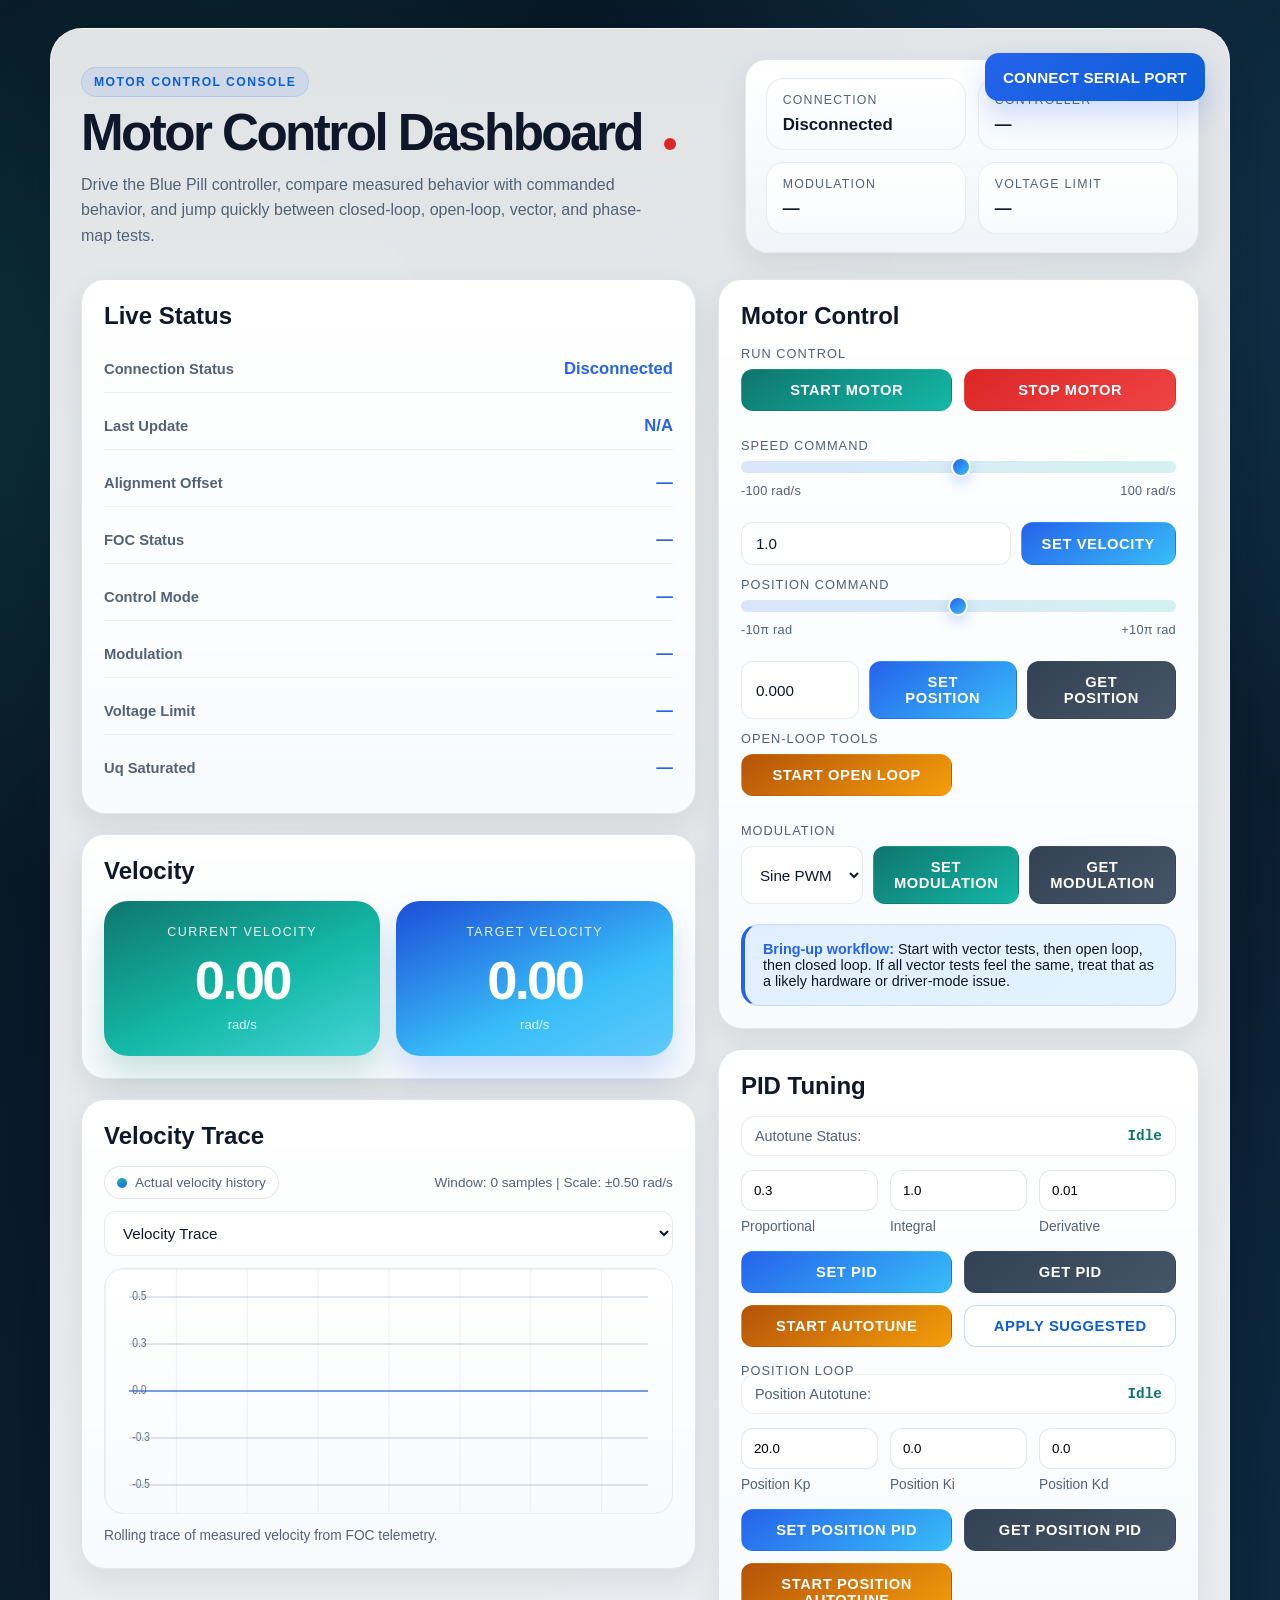
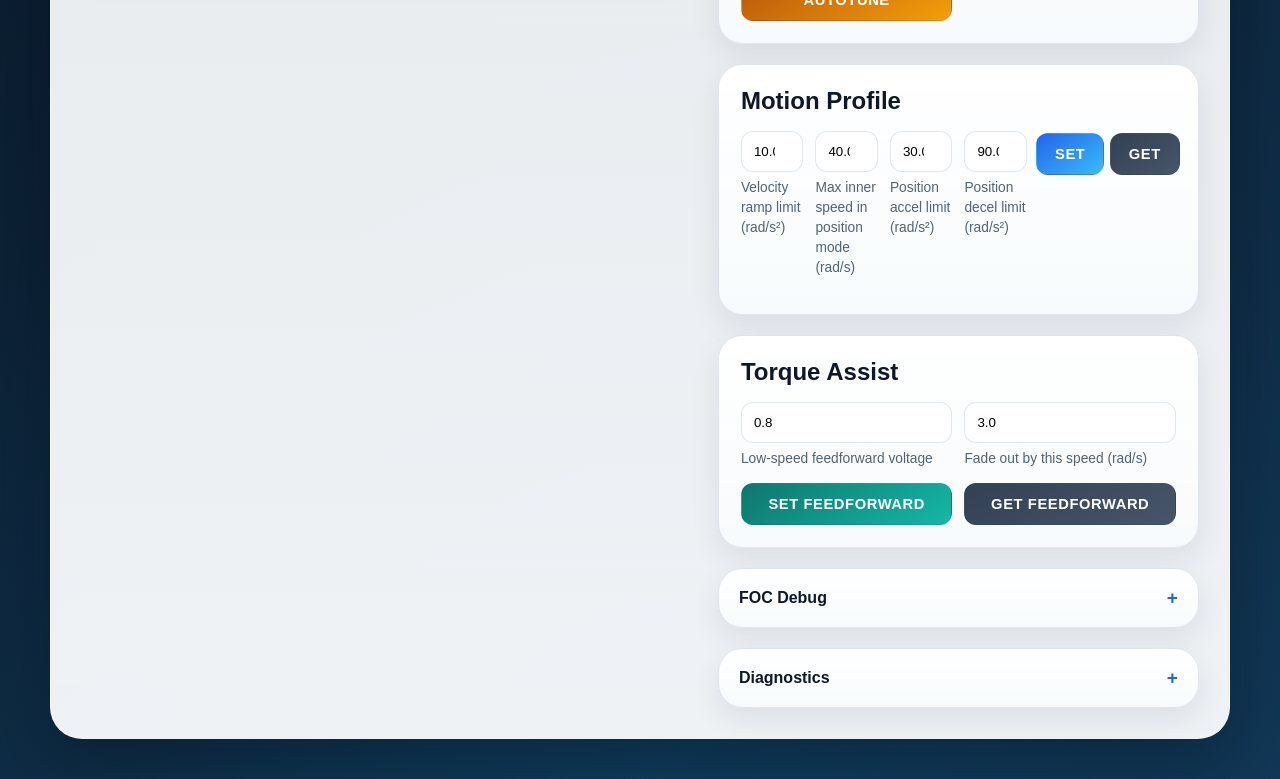
==== commit 049d9a6f: "dfu" ====
--- a/app.html
+++ b/app.html
@@ -383,6 +383,50 @@
         .input-group button {
             padding: 12px 20px;
             min-width: 100px;
+        }
+
+        .range-stack {
+            display: grid;
+            gap: 10px;
+        }
+
+        .range-input {
+            width: 100%;
+            height: 12px;
+            appearance: none;
+            border-radius: 999px;
+            background: linear-gradient(90deg, rgba(37, 99, 235, 0.16) 0%, rgba(20, 184, 166, 0.18) 100%);
+            outline: none;
+        }
+
+        .range-input::-webkit-slider-thumb {
+            appearance: none;
+            width: 20px;
+            height: 20px;
+            border-radius: 50%;
+            background: linear-gradient(145deg, var(--accent-2) 0%, #38bdf8 100%);
+            border: 2px solid #fff;
+            box-shadow: 0 6px 14px rgba(37, 99, 235, 0.24);
+            cursor: pointer;
+        }
+
+        .range-input::-moz-range-thumb {
+            width: 20px;
+            height: 20px;
+            border-radius: 50%;
+            background: linear-gradient(145deg, var(--accent-2) 0%, #38bdf8 100%);
+            border: 2px solid #fff;
+            box-shadow: 0 6px 14px rgba(37, 99, 235, 0.24);
+            cursor: pointer;
+        }
+
+        .range-meta {
+            display: flex;
+            justify-content: space-between;
+            align-items: center;
+            color: var(--muted);
+            font-size: 0.8rem;
+            letter-spacing: 0.02em;
         }
 
         .btn-primary {
@@ -768,17 +812,33 @@
                         </div>
 
                         <div class="stack-label">Speed Command</div>
+                        <div class="range-stack" style="margin-bottom: 12px;">
+                            <input type="range" id="velocitySlider" class="range-input" min="-100" max="100" step="0.1"
+                                value="1.0" oninput="syncVelocityFromSlider()">
+                            <div class="range-meta">
+                                <span>-100 rad/s</span>
+                                <span>100 rad/s</span>
+                            </div>
+                        </div>
                         <div class="input-group">
                             <input type="number" id="velocityInput" placeholder="Enter target velocity (rad/s)"
-                                step="0.1" min="-100" max="100" value="1.0">
+                                step="0.1" min="-100" max="100" value="1.0" oninput="syncVelocityFromInput()">
                             <button class="btn-primary" onclick="setVelocity()">Set
                                 Velocity</button>
                         </div>
 
                         <div class="stack-label">Position Command</div>
+                        <div class="range-stack" style="margin-bottom: 12px;">
+                            <input type="range" id="positionSlider" class="range-input" min="-31.416" max="31.416" step="0.01"
+                                value="0.0" oninput="syncPositionFromSlider()">
+                            <div class="range-meta">
+                                <span>-10π rad</span>
+                                <span>+10π rad</span>
+                            </div>
+                        </div>
                         <div class="input-group">
                             <input type="number" id="positionInput" placeholder="Enter target position (rad)"
-                                step="0.1" min="-1000" max="1000" value="0.0">
+                                step="0.1" min="-1000" max="1000" value="0.0" oninput="syncPositionFromInput()">
                             <button class="btn-primary" onclick="setPosition()">Set
                                 Position</button>
                             <button class="btn-secondary" onclick="getPosition()">Get
@@ -844,13 +904,85 @@
                         <button class="btn-warm" onclick="startAutotune()">Start Autotune</button>
                         <button class="btn-outline" onclick="applyAutotuneResults()">Apply Suggested</button>
                     </div>
+                    <div class="stack-label" style="margin-top: 16px;">Position Loop</div>
+                    <div class="debug-item" style="margin-bottom: 14px;">
+                        <span class="debug-label">Position Autotune:</span>
+                        <span class="debug-value" id="positionAutotuneStatus">Idle</span>
+                    </div>
+                    <div class="debug-grid" style="margin-bottom: 14px; grid-template-columns: repeat(3, minmax(0, 1fr));">
+                        <div>
+                            <input type="number" id="posKpInput" placeholder="Pos Kp" step="0.1" min="0" max="50" value="20.0"
+                                style="width: 100%; padding: 12px; border: 1px solid var(--border); border-radius: 12px;">
+                            <div class="subtle-note" style="margin-top: 6px;">Position Kp</div>
+                        </div>
+                        <div>
+                            <input type="number" id="posKiInput" placeholder="Pos Ki" step="0.01" min="0" max="10" value="0.0"
+                                style="width: 100%; padding: 12px; border: 1px solid var(--border); border-radius: 12px;">
+                            <div class="subtle-note" style="margin-top: 6px;">Position Ki</div>
+                        </div>
+                        <div>
+                            <input type="number" id="posKdInput" placeholder="Pos Kd" step="0.01" min="0" max="5" value="0.0"
+                                style="width: 100%; padding: 12px; border: 1px solid var(--border); border-radius: 12px;">
+                            <div class="subtle-note" style="margin-top: 6px;">Position Kd</div>
+                        </div>
+                    </div>
+                    <div class="button-group" style="margin-bottom: 0;">
+                        <button class="btn-primary" onclick="setPositionPID()">Set Position PID</button>
+                        <button class="btn-secondary" onclick="getPositionPID()">Get Position PID</button>
+                    </div>
+                    <div class="button-group" style="margin-top: 12px; margin-bottom: 0;">
+                        <button class="btn-warm" onclick="startPositionAutotune()">Start Position Autotune</button>
+                        <div></div>
+                    </div>
+                </div>
+
+                <div class="panel">
+                    <div class="panel-header">
+                        <h2>Motion Profile</h2>
+                    </div>
+                    <div class="debug-grid" style="margin-bottom: 14px; grid-template-columns: repeat(6, minmax(0, 1fr)); align-items: start;">
+                        <div>
+                            <input type="number" id="velocityRampInput" placeholder="Velocity Ramp" step="0.5" min="0.1"
+                                max="200" value="10.0"
+                                oninput="markDirty(this)"
+                                style="width: 100%; padding: 12px; border: 1px solid var(--border); border-radius: 12px;">
+                            <div class="subtle-note" style="margin-top: 6px;">Velocity ramp limit (rad/s²)</div>
+                        </div>
+                        <div>
+                            <input type="number" id="positionVelocityLimitInput" placeholder="Position Velocity Limit"
+                                step="0.5" min="0.2" max="100" value="40.0"
+                                oninput="markDirty(this)"
+                                style="width: 100%; padding: 12px; border: 1px solid var(--border); border-radius: 12px;">
+                            <div class="subtle-note" style="margin-top: 6px;">Max inner speed in position mode (rad/s)</div>
+                        </div>
+                        <div>
+                            <input type="number" id="positionAccelLimitInput" placeholder="Position Accel Limit"
+                                step="0.5" min="0.1" max="400" value="30.0"
+                                oninput="markDirty(this)"
+                                style="width: 100%; padding: 12px; border: 1px solid var(--border); border-radius: 12px;">
+                            <div class="subtle-note" style="margin-top: 6px;">Position accel limit (rad/s²)</div>
+                        </div>
+                        <div>
+                            <input type="number" id="positionDecelLimitInput" placeholder="Position Decel Limit"
+                                step="0.5" min="0.1" max="400" value="90.0"
+                                oninput="markDirty(this)"
+                                style="width: 100%; padding: 12px; border: 1px solid var(--border); border-radius: 12px;">
+                            <div class="subtle-note" style="margin-top: 6px;">Position decel limit (rad/s²)</div>
+                        </div>
+                        <div style="display: flex; justify-content: center; padding-top: 2px;">
+                            <button class="btn-primary" onclick="setMotionProfile()">Set</button>
+                        </div>
+                        <div style="display: flex; justify-content: center; padding-top: 2px;">
+                            <button class="btn-secondary" onclick="getMotionProfile()">Get</button>
+                        </div>
+                    </div>
                 </div>
 
                 <div class="panel">
                     <div class="panel-header">
                         <h2>Torque Assist</h2>
                     </div>
-                    <div class="debug-grid" style="margin-bottom: 14px;">
+                    <div class="debug-grid" style="margin-bottom: 14px; grid-template-columns: repeat(2, minmax(0, 1fr));">
                         <div>
                             <input type="number" id="feedforwardVoltageInput" placeholder="Feedforward Voltage"
                                 step="0.1" min="0" max="6" value="0.8"
@@ -865,10 +997,8 @@
                         </div>
                     </div>
                     <div class="button-group" style="margin-bottom: 0;">
-                        <button class="btn-accent" onclick="setFeedforward()">Set
-                            Feedforward</button>
-                        <button class="btn-secondary" onclick="getFeedforward()">Get
-                            Feedforward</button>
+                        <button class="btn-accent" onclick="setFeedforward()">Set Feedforward</button>
+                        <button class="btn-secondary" onclick="getFeedforward()">Get Feedforward</button>
                     </div>
                 </div>
 
@@ -901,6 +1031,25 @@
                                 <button class="btn-secondary" onclick="setPhaseMap()">Set Phase
                                     Map</button>
                             </div>
+                            <div class="stack-label" style="margin-bottom: 8px;">Low-Speed Bias</div>
+                            <div class="debug-grid" style="margin-bottom: 12px; grid-template-columns: repeat(2, minmax(0, 1fr));">
+                                <div>
+                                    <input type="number" id="lowSpeedBiasVoltageInput" placeholder="Bias Voltage"
+                                        step="0.05" min="0" max="6" value="0.35"
+                                        style="width: 100%; padding: 12px; border: 1px solid var(--border); border-radius: 12px;">
+                                    <div class="subtle-note" style="margin-top: 6px;">Extra low-speed torque bias (V)</div>
+                                </div>
+                                <div>
+                                    <input type="number" id="lowSpeedBiasFadeInput" placeholder="Bias Fade Speed"
+                                        step="0.1" min="0.1" max="20" value="1.5"
+                                        style="width: 100%; padding: 12px; border: 1px solid var(--border); border-radius: 12px;">
+                                    <div class="subtle-note" style="margin-top: 6px;">Fade out by this speed (rad/s)</div>
+                                </div>
+                            </div>
+                            <div class="button-group" style="margin-bottom: 18px;">
+                                <button class="btn-accent" onclick="setLowSpeedBias()">Set Bias</button>
+                                <button class="btn-secondary" onclick="getLowSpeedBias()">Get Bias</button>
+                            </div>
                             <div class="debug-grid">
                                 <div class="debug-item">
                                     <span class="debug-label">Target Velocity:</span>
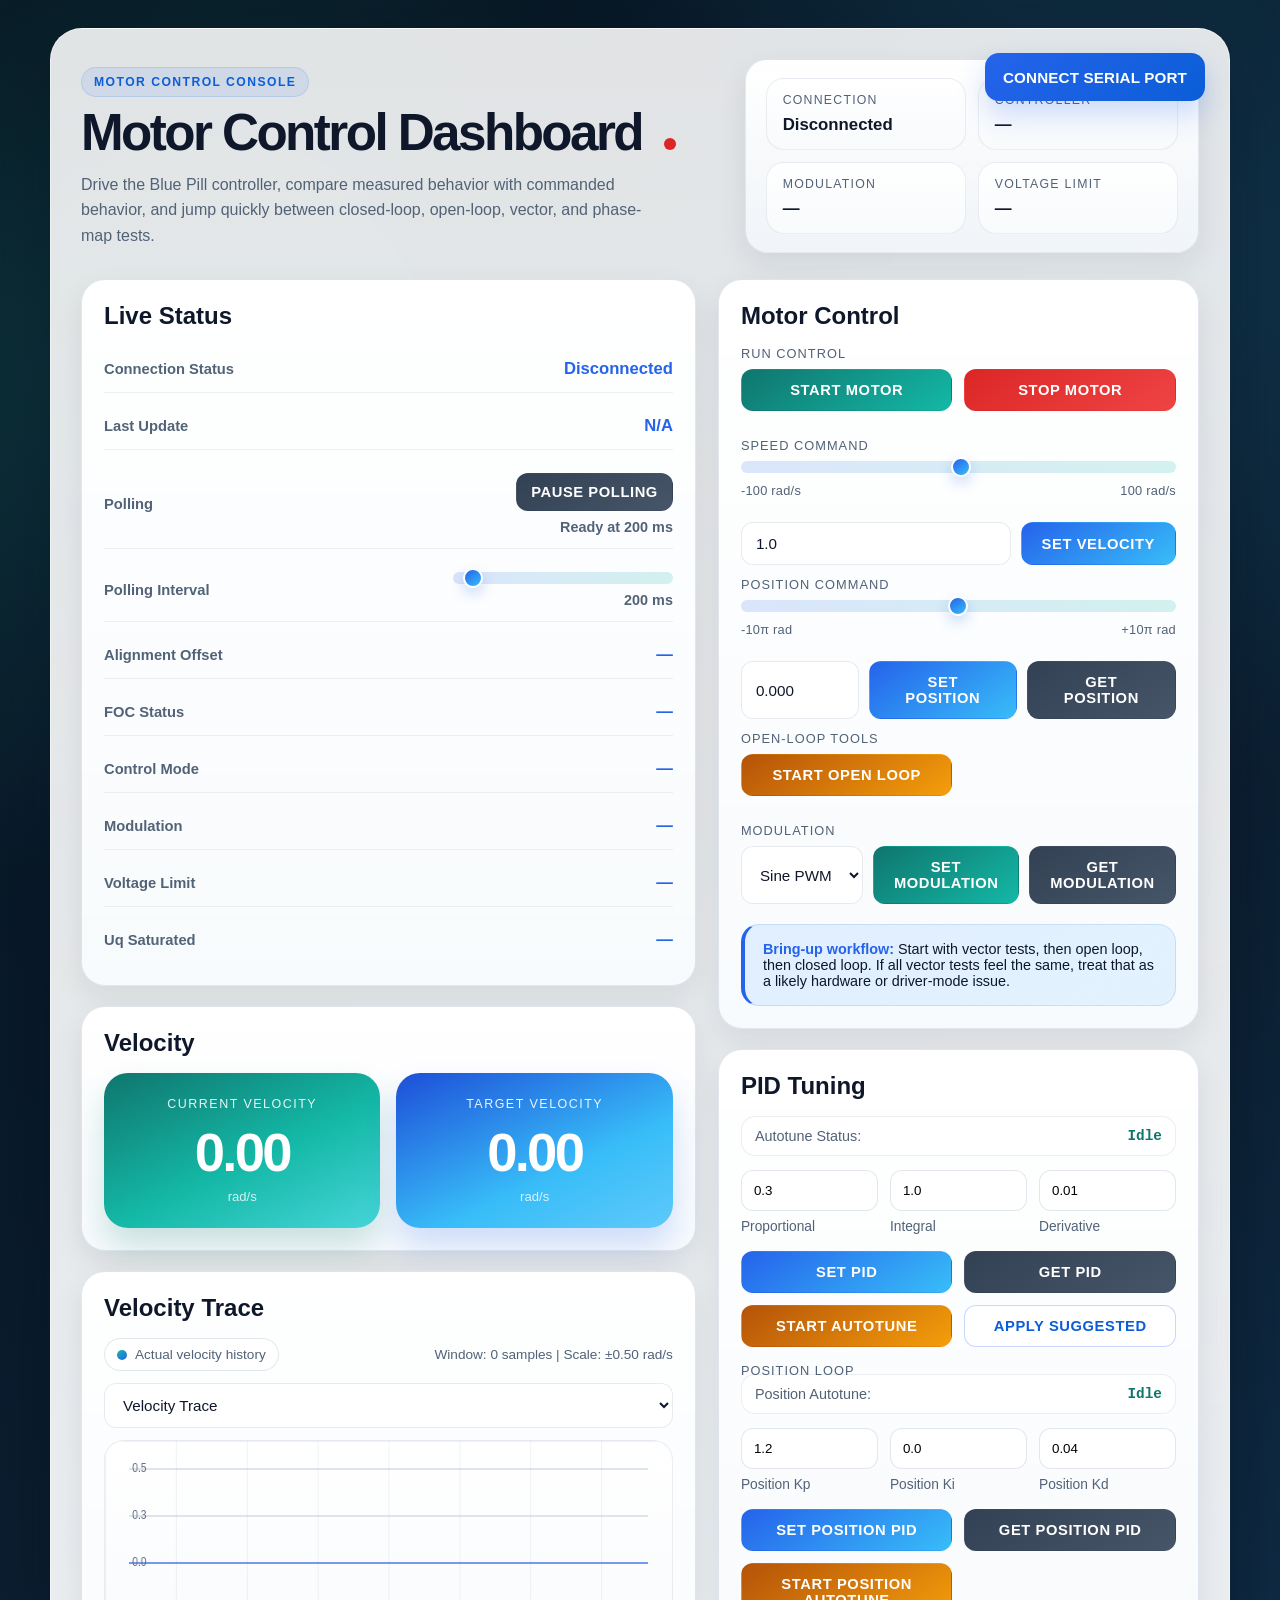
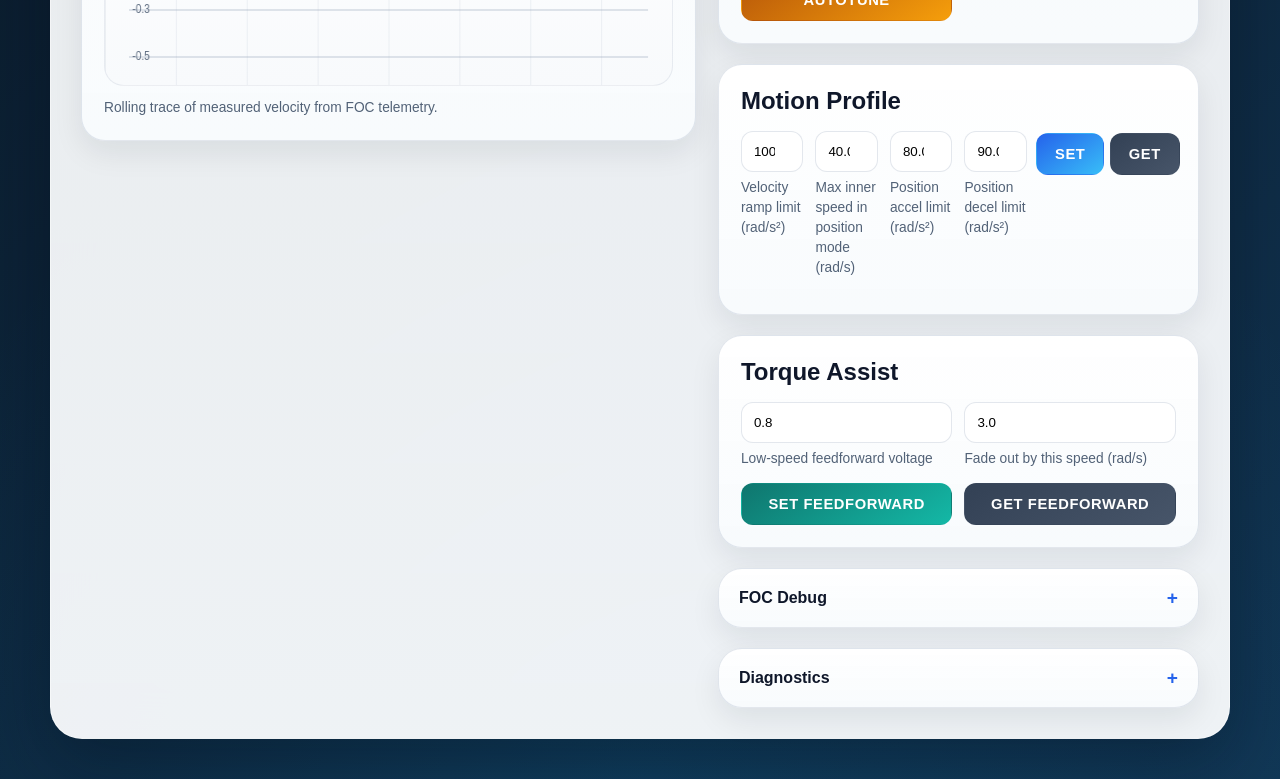
==== commit fdba7135: "position control problematic" ====
--- a/app.html
+++ b/app.html
@@ -220,6 +220,25 @@
         .status-item:last-child {
             border-bottom: none;
             margin-bottom: 0;
+        }
+
+        .status-item-controls {
+            display: flex;
+            flex-direction: column;
+            align-items: flex-end;
+            gap: 8px;
+            min-width: 220px;
+        }
+
+        .status-inline-value {
+            font-size: 0.9rem;
+            font-weight: 700;
+            color: var(--muted);
+        }
+
+        .status-inline-button {
+            min-width: 140px;
+            padding: 10px 14px;
         }
 
         .status-label {
@@ -727,6 +746,22 @@
                         <span class="status-value" id="lastUpdate">N/A</span>
                     </div>
                     <div class="status-item">
+                        <span class="status-label">Polling</span>
+                        <div class="status-item-controls">
+                            <button class="btn-secondary status-inline-button" id="pollingToggleBtn"
+                                onclick="toggleTelemetryPolling()">Pause Polling</button>
+                            <span class="status-inline-value" id="pollingStateLabel">Live at 200 ms</span>
+                        </div>
+                    </div>
+                    <div class="status-item">
+                        <span class="status-label">Polling Interval</span>
+                        <div class="status-item-controls">
+                            <input type="range" id="pollingSlider" class="range-input" min="100" max="2000" step="50"
+                                value="200" oninput="updateTelemetryPollingInterval(this.value)">
+                            <span class="status-inline-value" id="pollingIntervalValue">200 ms</span>
+                        </div>
+                    </div>
+                    <div class="status-item">
                         <span class="status-label">Alignment Offset</span>
                         <span class="status-value" id="alignmentOffset">—</span>
                     </div>
@@ -911,7 +946,7 @@
                     </div>
                     <div class="debug-grid" style="margin-bottom: 14px; grid-template-columns: repeat(3, minmax(0, 1fr));">
                         <div>
-                            <input type="number" id="posKpInput" placeholder="Pos Kp" step="0.1" min="0" max="50" value="20.0"
+                            <input type="number" id="posKpInput" placeholder="Pos Kp" step="0.1" min="0" max="50" value="1.2"
                                 style="width: 100%; padding: 12px; border: 1px solid var(--border); border-radius: 12px;">
                             <div class="subtle-note" style="margin-top: 6px;">Position Kp</div>
                         </div>
@@ -921,7 +956,7 @@
                             <div class="subtle-note" style="margin-top: 6px;">Position Ki</div>
                         </div>
                         <div>
-                            <input type="number" id="posKdInput" placeholder="Pos Kd" step="0.01" min="0" max="5" value="0.0"
+                            <input type="number" id="posKdInput" placeholder="Pos Kd" step="0.01" min="0" max="5" value="0.04"
                                 style="width: 100%; padding: 12px; border: 1px solid var(--border); border-radius: 12px;">
                             <div class="subtle-note" style="margin-top: 6px;">Position Kd</div>
                         </div>
@@ -943,7 +978,7 @@
                     <div class="debug-grid" style="margin-bottom: 14px; grid-template-columns: repeat(6, minmax(0, 1fr)); align-items: start;">
                         <div>
                             <input type="number" id="velocityRampInput" placeholder="Velocity Ramp" step="0.5" min="0.1"
-                                max="200" value="10.0"
+                                max="200" value="100.0"
                                 oninput="markDirty(this)"
                                 style="width: 100%; padding: 12px; border: 1px solid var(--border); border-radius: 12px;">
                             <div class="subtle-note" style="margin-top: 6px;">Velocity ramp limit (rad/s²)</div>
@@ -957,7 +992,7 @@
                         </div>
                         <div>
                             <input type="number" id="positionAccelLimitInput" placeholder="Position Accel Limit"
-                                step="0.5" min="0.1" max="400" value="30.0"
+                                step="0.5" min="0.1" max="400" value="80.0"
                                 oninput="markDirty(this)"
                                 style="width: 100%; padding: 12px; border: 1px solid var(--border); border-radius: 12px;">
                             <div class="subtle-note" style="margin-top: 6px;">Position accel limit (rad/s²)</div>
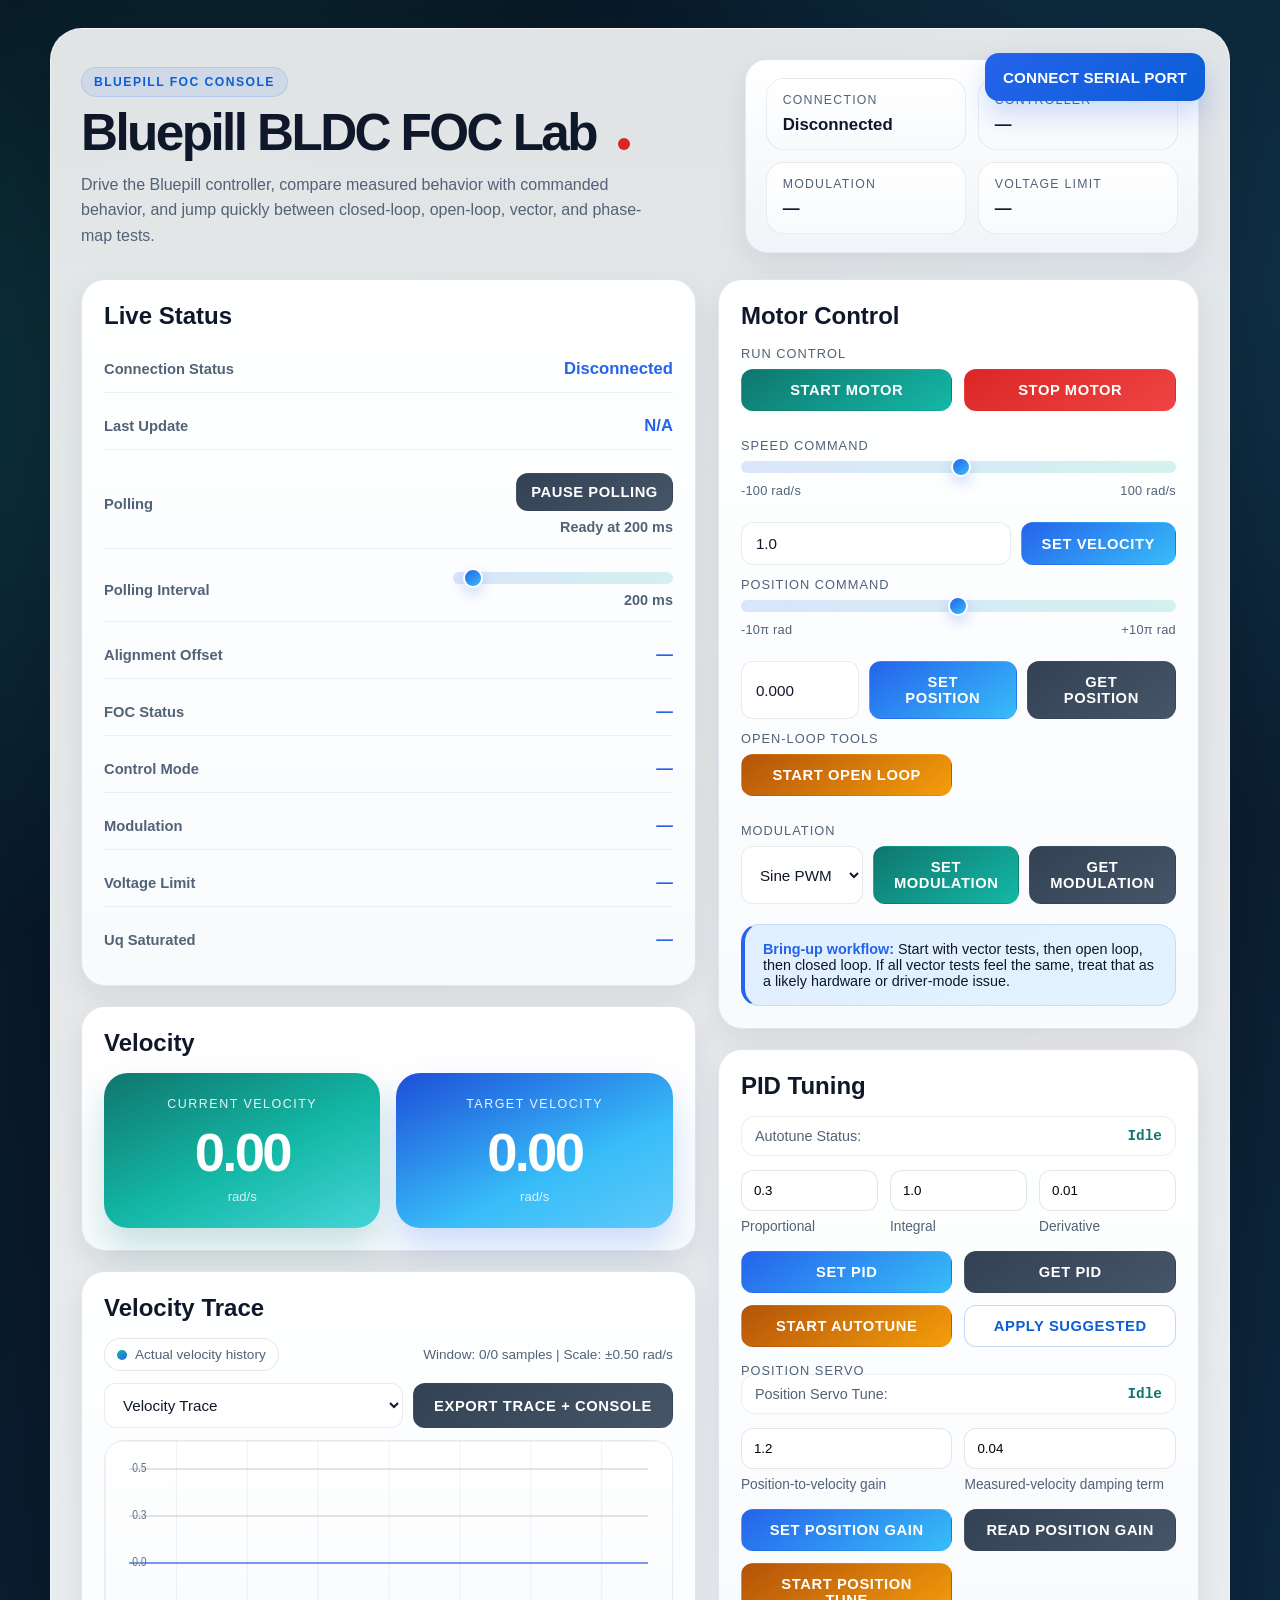
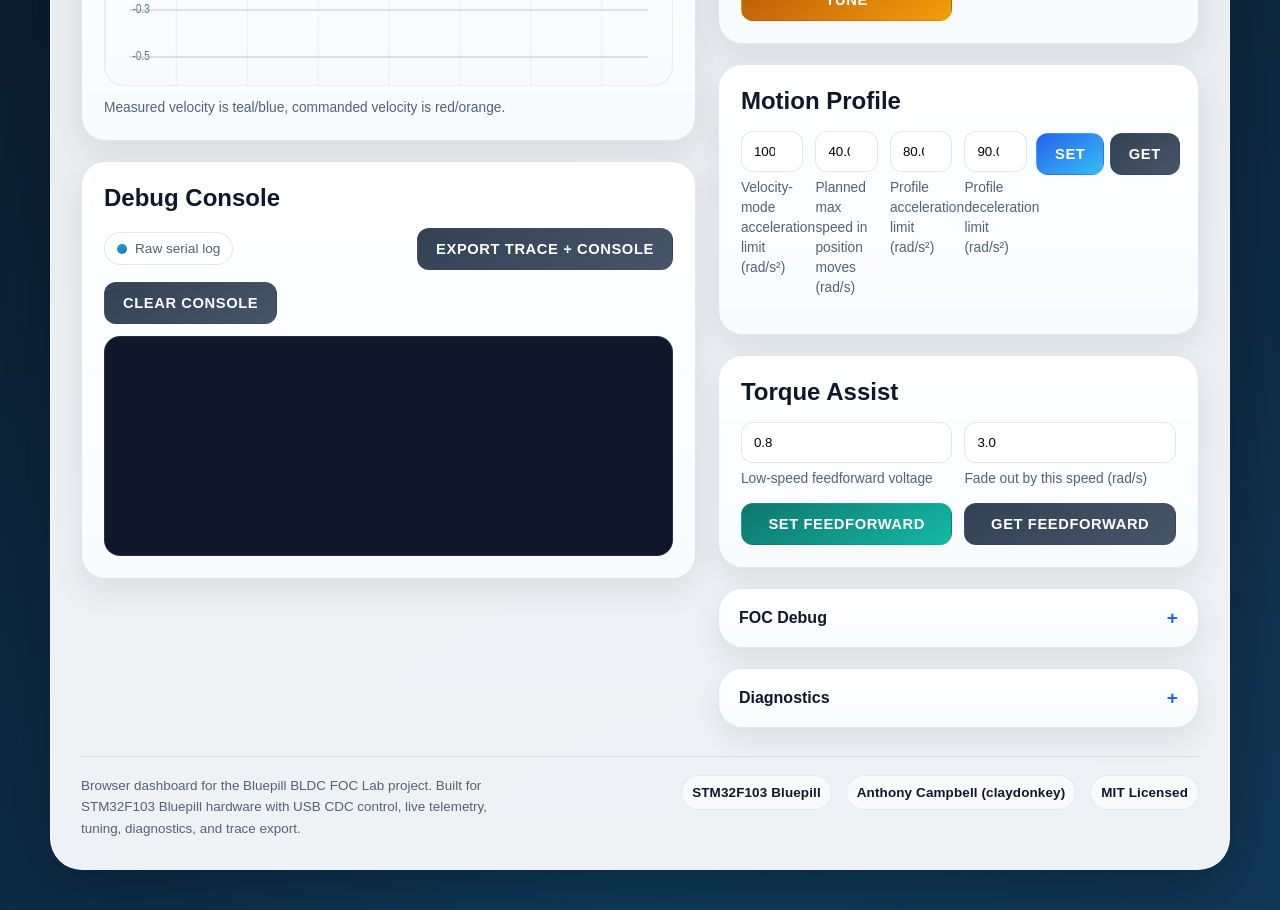
==== commit 864495fd: "housekeeping" ====
--- a/app.html
+++ b/app.html
@@ -1,10 +1,14 @@
 <!DOCTYPE html>
+<!--
+SPDX-License-Identifier: MIT
+Copyright (c) 2026 Anthony Campbell (claydonkey)
+-->
 <html lang="en">
 
 <head>
     <meta charset="UTF-8">
     <meta name="viewport" content="width=device-width, initial-scale=1.0">
-    <title>Motor Control Dashboard</title>
+    <title>Bluepill BLDC FOC Lab</title>
     <style>
         * {
             margin: 0;
@@ -169,6 +173,43 @@
             box-shadow: var(--shadow-soft);
         }
 
+        .app-footer {
+            margin-top: 28px;
+            padding-top: 18px;
+            border-top: 1px solid rgba(148, 163, 184, 0.24);
+            display: flex;
+            justify-content: space-between;
+            align-items: flex-start;
+            gap: 18px;
+            flex-wrap: wrap;
+            color: var(--muted);
+            font-size: 0.84rem;
+            line-height: 1.6;
+        }
+
+        .footer-copy {
+            max-width: 60ch;
+        }
+
+        .footer-meta {
+            display: flex;
+            gap: 10px 14px;
+            flex-wrap: wrap;
+            justify-content: flex-end;
+        }
+
+        .footer-chip {
+            display: inline-flex;
+            align-items: center;
+            padding: 6px 10px;
+            border-radius: 999px;
+            background: rgba(255, 255, 255, 0.6);
+            border: 1px solid rgba(148, 163, 184, 0.2);
+            color: var(--text);
+            font-weight: 600;
+            letter-spacing: 0.01em;
+        }
+
         .collapsible {
             padding: 0;
             overflow: hidden;
@@ -617,6 +658,49 @@
             width: 100%;
             height: 220px;
             border-radius: 12px;
+        }
+
+        .debug-console {
+            display: grid;
+            gap: 12px;
+        }
+
+        .debug-console-frame {
+            background: #0f172a;
+            color: #dbeafe;
+            border: 1px solid rgba(148, 163, 184, 0.18);
+            border-radius: 16px;
+            padding: 12px;
+            min-height: 220px;
+            max-height: 320px;
+            overflow: auto;
+            font: 12px/1.45 Consolas, "Courier New", monospace;
+        }
+
+        .debug-console-line {
+            margin: 0 0 6px;
+            white-space: pre-wrap;
+            word-break: break-word;
+        }
+
+        .debug-console-line:last-child {
+            margin-bottom: 0;
+        }
+
+        .debug-console-rx {
+            color: #93c5fd;
+        }
+
+        .debug-console-tx {
+            color: #86efac;
+        }
+
+        .debug-console-sys {
+            color: #fcd34d;
+        }
+
+        .debug-console-err {
+            color: #fca5a5;
         }
 
 
@@ -699,12 +783,12 @@
         <div class="toolbar-slot" id="toolbarSlot"></div>
         <div class="hero">
             <div class="hero-copy">
-                <div class="eyebrow">Motor Control Console</div>
+                <div class="eyebrow">Bluepill FOC Console</div>
                 <h1>
-                    Motor Control Dashboard
+                    Bluepill BLDC FOC Lab
                     <span class="connection-status disconnected" id="connectionStatus"></span>
                 </h1>
-                <p>Drive the Blue Pill controller, compare measured behavior with commanded behavior, and jump quickly
+                <p>Drive the Bluepill controller, compare measured behavior with commanded behavior, and jump quickly
                     between closed-loop, open-loop, vector, and phase-map tests.</p>
             </div>
             <div class="hero-status">
@@ -822,6 +906,7 @@
                                 <option value="velocity" selected>Velocity Trace</option>
                                 <option value="position">Position Trace</option>
                             </select>
+                            <button class="btn-secondary" onclick="exportTraceData()">Export Trace + Console</button>
                         </div>
                         <div class="plot-frame">
                             <canvas id="tracePlot" class="plot-canvas" width="640" height="220"></canvas>
@@ -829,6 +914,23 @@
                         <div class="subtle-note" id="tracePlotNote">
                             Rolling trace of measured velocity from FOC telemetry.
                         </div>
+                    </div>
+                </div>
+
+                <div class="panel">
+                    <div class="panel-header">
+                        <h2>Debug Console</h2>
+                    </div>
+                    <div class="debug-console">
+                        <div class="plot-meta">
+                            <span class="plot-badge">
+                                <span class="plot-badge-dot"></span>
+                                <span>Raw serial log</span>
+                            </span>
+                            <button class="btn-secondary" onclick="exportTraceData()">Export Trace + Console</button>
+                            <button class="btn-secondary" onclick="clearDebugConsole()">Clear Console</button>
+                        </div>
+                        <div class="debug-console-frame" id="debugConsole"></div>
                     </div>
                 </div>
 
@@ -939,34 +1041,29 @@
                         <button class="btn-warm" onclick="startAutotune()">Start Autotune</button>
                         <button class="btn-outline" onclick="applyAutotuneResults()">Apply Suggested</button>
                     </div>
-                    <div class="stack-label" style="margin-top: 16px;">Position Loop</div>
+                    <div class="stack-label" style="margin-top: 16px;">Position Servo</div>
                     <div class="debug-item" style="margin-bottom: 14px;">
-                        <span class="debug-label">Position Autotune:</span>
+                        <span class="debug-label">Position Servo Tune:</span>
                         <span class="debug-value" id="positionAutotuneStatus">Idle</span>
                     </div>
-                    <div class="debug-grid" style="margin-bottom: 14px; grid-template-columns: repeat(3, minmax(0, 1fr));">
+                    <div class="debug-grid" style="margin-bottom: 14px; grid-template-columns: repeat(2, minmax(0, 1fr));">
                         <div>
-                            <input type="number" id="posKpInput" placeholder="Pos Kp" step="0.1" min="0" max="50" value="1.2"
+                            <input type="number" id="posKpInput" placeholder="Position Gain" step="0.1" min="0" max="50" value="1.2"
                                 style="width: 100%; padding: 12px; border: 1px solid var(--border); border-radius: 12px;">
-                            <div class="subtle-note" style="margin-top: 6px;">Position Kp</div>
+                            <div class="subtle-note" style="margin-top: 6px;">Position-to-velocity gain</div>
                         </div>
                         <div>
-                            <input type="number" id="posKiInput" placeholder="Pos Ki" step="0.01" min="0" max="10" value="0.0"
+                            <input type="number" id="posKdInput" placeholder="Velocity Damping" step="0.01" min="0" max="5" value="0.04"
                                 style="width: 100%; padding: 12px; border: 1px solid var(--border); border-radius: 12px;">
-                            <div class="subtle-note" style="margin-top: 6px;">Position Ki</div>
-                        </div>
-                        <div>
-                            <input type="number" id="posKdInput" placeholder="Pos Kd" step="0.01" min="0" max="5" value="0.04"
-                                style="width: 100%; padding: 12px; border: 1px solid var(--border); border-radius: 12px;">
-                            <div class="subtle-note" style="margin-top: 6px;">Position Kd</div>
+                            <div class="subtle-note" style="margin-top: 6px;">Measured-velocity damping term</div>
                         </div>
                     </div>
                     <div class="button-group" style="margin-bottom: 0;">
-                        <button class="btn-primary" onclick="setPositionPID()">Set Position PID</button>
-                        <button class="btn-secondary" onclick="getPositionPID()">Get Position PID</button>
+                        <button class="btn-primary" onclick="setPositionPID()">Set Position Gain</button>
+                        <button class="btn-secondary" onclick="getPositionPID()">Read Position Gain</button>
                     </div>
                     <div class="button-group" style="margin-top: 12px; margin-bottom: 0;">
-                        <button class="btn-warm" onclick="startPositionAutotune()">Start Position Autotune</button>
+                        <button class="btn-warm" onclick="startPositionAutotune()">Start Position Tune</button>
                         <div></div>
                     </div>
                 </div>
@@ -981,28 +1078,28 @@
                                 max="200" value="100.0"
                                 oninput="markDirty(this)"
                                 style="width: 100%; padding: 12px; border: 1px solid var(--border); border-radius: 12px;">
-                            <div class="subtle-note" style="margin-top: 6px;">Velocity ramp limit (rad/s²)</div>
+                            <div class="subtle-note" style="margin-top: 6px;">Velocity-mode acceleration limit (rad/s²)</div>
                         </div>
                         <div>
                             <input type="number" id="positionVelocityLimitInput" placeholder="Position Velocity Limit"
                                 step="0.5" min="0.2" max="100" value="40.0"
                                 oninput="markDirty(this)"
                                 style="width: 100%; padding: 12px; border: 1px solid var(--border); border-radius: 12px;">
-                            <div class="subtle-note" style="margin-top: 6px;">Max inner speed in position mode (rad/s)</div>
+                            <div class="subtle-note" style="margin-top: 6px;">Planned max speed in position moves (rad/s)</div>
                         </div>
                         <div>
                             <input type="number" id="positionAccelLimitInput" placeholder="Position Accel Limit"
                                 step="0.5" min="0.1" max="400" value="80.0"
                                 oninput="markDirty(this)"
                                 style="width: 100%; padding: 12px; border: 1px solid var(--border); border-radius: 12px;">
-                            <div class="subtle-note" style="margin-top: 6px;">Position accel limit (rad/s²)</div>
+                            <div class="subtle-note" style="margin-top: 6px;">Profile acceleration limit (rad/s²)</div>
                         </div>
                         <div>
                             <input type="number" id="positionDecelLimitInput" placeholder="Position Decel Limit"
                                 step="0.5" min="0.1" max="400" value="90.0"
                                 oninput="markDirty(this)"
                                 style="width: 100%; padding: 12px; border: 1px solid var(--border); border-radius: 12px;">
-                            <div class="subtle-note" style="margin-top: 6px;">Position decel limit (rad/s²)</div>
+                            <div class="subtle-note" style="margin-top: 6px;">Profile deceleration limit (rad/s²)</div>
                         </div>
                         <div style="display: flex; justify-content: center; padding-top: 2px;">
                             <button class="btn-primary" onclick="setMotionProfile()">Set</button>
@@ -1170,6 +1267,18 @@
                 </div>
             </div>
         </div>
+
+        <footer class="app-footer">
+            <div class="footer-copy">
+                Browser dashboard for the Bluepill BLDC FOC Lab project. Built for STM32F103 Bluepill hardware with
+                USB CDC control, live telemetry, tuning, diagnostics, and trace export.
+            </div>
+            <div class="footer-meta">
+                <span class="footer-chip">STM32F103 Bluepill</span>
+                <span class="footer-chip">Anthony Campbell (claydonkey)</span>
+                <span class="footer-chip">MIT Licensed</span>
+            </div>
+        </footer>
     </div>
 
     <script src="app.js"></script>
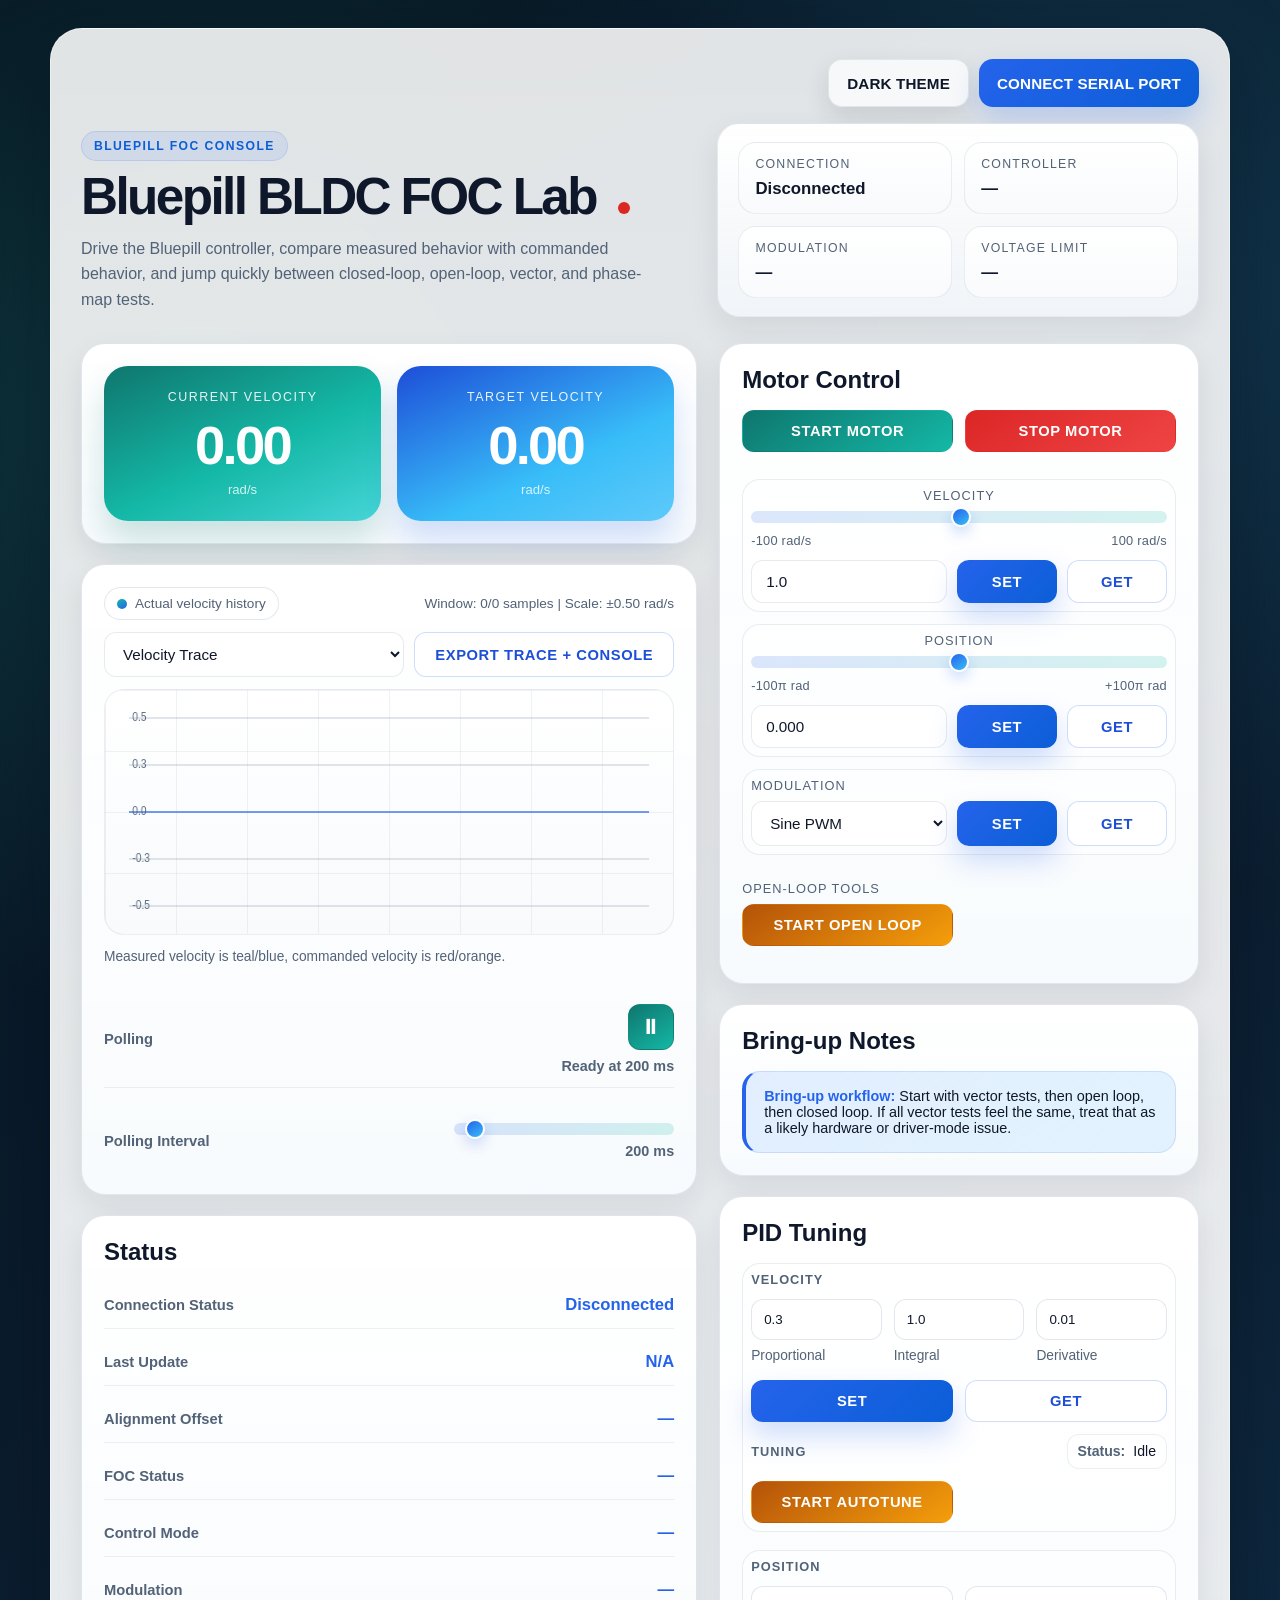
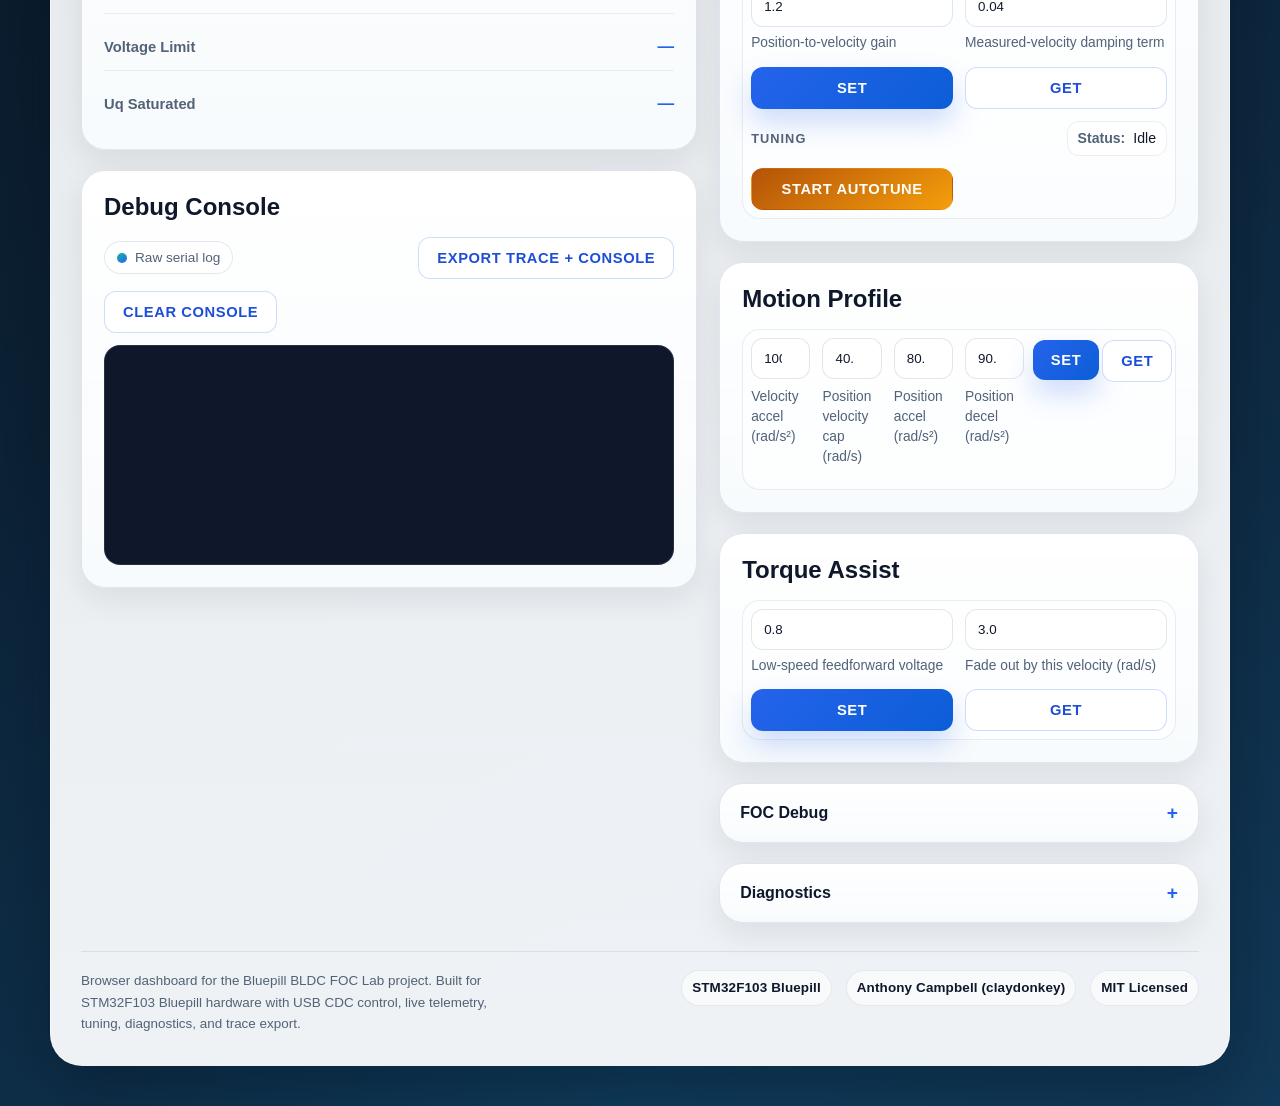
==== commit 1d85d62f: "to github" ====
--- a/app.html
+++ b/app.html
@@ -34,6 +34,84 @@
             --success: #0f766e;
             --shadow: 0 24px 70px rgba(3, 10, 20, 0.35);
             --shadow-soft: 0 12px 30px rgba(15, 23, 42, 0.08);
+            --container-bg: linear-gradient(180deg, rgba(255, 255, 255, 0.88) 0%, rgba(248, 250, 252, 0.96) 100%);
+            --container-border: rgba(255, 255, 255, 0.45);
+            --hero-card-bg: linear-gradient(180deg, rgba(255, 255, 255, 0.98) 0%, rgba(241, 245, 249, 0.95) 100%);
+            --hero-card-border: rgba(148, 163, 184, 0.22);
+            --hero-stat-bg: linear-gradient(180deg, #ffffff 0%, #f8fafc 100%);
+            --hero-stat-border: rgba(148, 163, 184, 0.18);
+            --eyebrow-bg: rgba(37, 99, 235, 0.09);
+            --eyebrow-border: rgba(37, 99, 235, 0.14);
+            --footer-chip-bg: rgba(255, 255, 255, 0.6);
+            --footer-chip-border: rgba(148, 163, 184, 0.2);
+            --toolbar-button-bg: rgba(255, 255, 255, 0.72);
+            --toolbar-button-border: rgba(148, 163, 184, 0.22);
+            --toolbar-button-text: var(--text);
+            --btn-query-bg: rgba(255, 255, 255, 0.92);
+            --btn-query-border: rgba(37, 99, 235, 0.22);
+            --btn-query-text: #1d4ed8;
+            --btn-query-shadow: rgba(37, 99, 235, 0.12);
+            --plot-badge-bg: rgba(255, 255, 255, 0.9);
+            --plot-frame-bg: linear-gradient(180deg, #ffffff 0%, #f8fafc 100%);
+            --plot-frame-border: rgba(148, 163, 184, 0.18);
+            --plot-grid: rgba(148, 163, 184, 0.14);
+            --plot-axis: rgba(148, 163, 184, 0.55);
+            --plot-zero: rgba(37, 99, 235, 0.75);
+            --plot-label: rgba(82, 98, 119, 0.92);
+            --field-bg: rgba(255, 255, 255, 0.96);
+            --field-border: rgba(148, 163, 184, 0.22);
+            --debug-item-bg: rgba(255, 255, 255, 0.96);
+            --debug-item-border: rgba(148, 163, 184, 0.18);
+            --info-box-bg: linear-gradient(145deg, rgba(219, 234, 254, 0.8) 0%, rgba(224, 242, 254, 0.95) 100%);
+            --info-box-border: rgba(37, 99, 235, 0.14);
+            --subpanel-bg: rgba(255, 255, 255, 0.58);
+            --subpanel-border: rgba(148, 163, 184, 0.2);
+        }
+
+        :root[data-theme="dark"] {
+            --bg-1: #030712;
+            --bg-2: #0b1120;
+            --bg-3: #10233f;
+            --panel: rgba(15, 23, 42, 0.92);
+            --panel-soft: rgba(15, 23, 42, 0.96);
+            --panel-strong: rgba(17, 24, 39, 0.98);
+            --text: #e2e8f0;
+            --muted: #9fb0c7;
+            --border: rgba(148, 163, 184, 0.18);
+            --shadow: 0 24px 70px rgba(2, 6, 23, 0.58);
+            --shadow-soft: 0 12px 30px rgba(2, 6, 23, 0.32);
+            --container-bg: linear-gradient(180deg, rgba(9, 14, 24, 0.92) 0%, rgba(13, 20, 34, 0.96) 100%);
+            --container-border: rgba(148, 163, 184, 0.14);
+            --hero-card-bg: linear-gradient(180deg, rgba(15, 23, 42, 0.96) 0%, rgba(20, 31, 52, 0.96) 100%);
+            --hero-card-border: rgba(148, 163, 184, 0.16);
+            --hero-stat-bg: linear-gradient(180deg, rgba(17, 24, 39, 0.98) 0%, rgba(15, 23, 42, 0.98) 100%);
+            --hero-stat-border: rgba(148, 163, 184, 0.14);
+            --eyebrow-bg: rgba(37, 99, 235, 0.16);
+            --eyebrow-border: rgba(96, 165, 250, 0.24);
+            --footer-chip-bg: rgba(15, 23, 42, 0.82);
+            --footer-chip-border: rgba(148, 163, 184, 0.16);
+            --toolbar-button-bg: rgba(15, 23, 42, 0.86);
+            --toolbar-button-border: rgba(148, 163, 184, 0.16);
+            --toolbar-button-text: #e2e8f0;
+            --btn-query-bg: rgba(15, 23, 42, 0.94);
+            --btn-query-border: rgba(96, 165, 250, 0.28);
+            --btn-query-text: #93c5fd;
+            --btn-query-shadow: rgba(96, 165, 250, 0.14);
+            --plot-badge-bg: rgba(15, 23, 42, 0.92);
+            --plot-frame-bg: linear-gradient(180deg, rgba(8, 14, 26, 0.98) 0%, rgba(12, 20, 36, 0.98) 100%);
+            --plot-frame-border: rgba(148, 163, 184, 0.16);
+            --plot-grid: rgba(148, 163, 184, 0.11);
+            --plot-axis: rgba(148, 163, 184, 0.4);
+            --plot-zero: rgba(96, 165, 250, 0.72);
+            --plot-label: rgba(159, 176, 199, 0.92);
+            --field-bg: rgba(15, 23, 42, 0.96);
+            --field-border: rgba(148, 163, 184, 0.16);
+            --debug-item-bg: rgba(15, 23, 42, 0.96);
+            --debug-item-border: rgba(148, 163, 184, 0.16);
+            --info-box-bg: linear-gradient(145deg, rgba(10, 25, 47, 0.92) 0%, rgba(15, 32, 58, 0.96) 100%);
+            --info-box-border: rgba(96, 165, 250, 0.18);
+            --subpanel-bg: rgba(15, 23, 42, 0.54);
+            --subpanel-border: rgba(148, 163, 184, 0.14);
         }
 
         body {
@@ -48,18 +126,20 @@
             justify-content: center;
             padding: 28px 18px 40px;
             color: var(--text);
+            transition: background 0.25s ease, color 0.25s ease;
         }
 
         .container {
             position: relative;
-            background: linear-gradient(180deg, rgba(255, 255, 255, 0.88) 0%, rgba(248, 250, 252, 0.96) 100%);
+            background: var(--container-bg);
             backdrop-filter: blur(24px);
             border-radius: 32px;
             box-shadow: var(--shadow);
             padding: 30px;
             max-width: 1180px;
             width: 100%;
-            border: 1px solid rgba(255, 255, 255, 0.45);
+            border: 1px solid var(--container-border);
+            transition: background 0.25s ease, border-color 0.25s ease, box-shadow 0.25s ease;
         }
 
         h1 {
@@ -76,14 +156,14 @@
 
         .hero {
             display: grid;
-            grid-template-columns: 1.35fr 0.95fr;
+            grid-template-columns: 1.22fr 0.95fr;
             gap: 18px;
             align-items: stretch;
             margin-bottom: 26px;
         }
 
         .hero-copy {
-            max-width: 760px;
+            max-width: 100%;
             padding: 8px 0 0;
         }
 
@@ -94,8 +174,8 @@
             margin-bottom: 12px;
             padding: 7px 12px;
             border-radius: 999px;
-            background: rgba(37, 99, 235, 0.09);
-            border: 1px solid rgba(37, 99, 235, 0.14);
+            background: var(--eyebrow-bg);
+            border: 1px solid var(--eyebrow-border);
             color: var(--accent-3);
             font-size: 0.76rem;
             font-weight: 700;
@@ -115,13 +195,15 @@
             display: grid;
             gap: 12px;
             align-content: start;
+            width: 100%;
+            justify-self: stretch;
         }
 
         .hero-card {
             padding: 18px 20px;
             border-radius: 22px;
-            background: linear-gradient(180deg, rgba(255, 255, 255, 0.98) 0%, rgba(241, 245, 249, 0.95) 100%);
-            border: 1px solid rgba(148, 163, 184, 0.22);
+            background: var(--hero-card-bg);
+            border: 1px solid var(--hero-card-border);
             box-shadow: var(--shadow-soft);
         }
 
@@ -134,8 +216,8 @@
         .hero-stat {
             padding: 14px 16px;
             border-radius: 18px;
-            background: linear-gradient(180deg, #ffffff 0%, #f8fafc 100%);
-            border: 1px solid rgba(148, 163, 184, 0.18);
+            background: var(--hero-stat-bg);
+            border: 1px solid var(--hero-stat-border);
         }
 
         .hero-stat-label {
@@ -203,8 +285,8 @@
             align-items: center;
             padding: 6px 10px;
             border-radius: 999px;
-            background: rgba(255, 255, 255, 0.6);
-            border: 1px solid rgba(148, 163, 184, 0.2);
+            background: var(--footer-chip-bg);
+            border: 1px solid var(--footer-chip-border);
             color: var(--text);
             font-weight: 600;
             letter-spacing: 0.01em;
@@ -278,8 +360,37 @@
         }
 
         .status-inline-button {
-            min-width: 140px;
-            padding: 10px 14px;
+            min-width: 0;
+            width: 46px;
+            height: 46px;
+            padding: 0;
+            display: inline-flex;
+            align-items: center;
+            justify-content: center;
+            border-radius: 12px;
+            font-size: 1.3rem;
+            font-weight: 700;
+            line-height: 1;
+        }
+
+        .status-inline-button.polling-live {
+            background: linear-gradient(145deg, #0f766e 0%, #14b8a6 100%);
+            color: white;
+            border: 1px solid rgba(15, 118, 110, 0.5);
+        }
+
+        .status-inline-button.polling-live:hover {
+            box-shadow: 0 10px 20px rgba(15, 118, 110, 0.24);
+        }
+
+        .status-inline-button.polling-paused {
+            background: linear-gradient(145deg, #dc2626 0%, #ef4444 100%);
+            color: white;
+            border: 1px solid rgba(220, 38, 38, 0.5);
+        }
+
+        .status-inline-button.polling-paused:hover {
+            box-shadow: 0 10px 20px rgba(239, 68, 68, 0.24);
         }
 
         .status-label {
@@ -490,21 +601,30 @@
         }
 
         .btn-primary {
-            background: linear-gradient(145deg, var(--accent-2) 0%, #38bdf8 100%);
+            border: none;
+            background: linear-gradient(135deg, var(--accent-2) 0%, var(--accent-3) 100%);
             color: white;
+            box-shadow: 0 14px 28px rgba(37, 99, 235, 0.22);
         }
 
         .btn-primary:hover {
-            box-shadow: 0 10px 20px rgba(37, 99, 235, 0.22);
+            transform: translateY(-1px);
+            box-shadow: 0 16px 30px rgba(37, 99, 235, 0.28);
+            filter: saturate(1.04);
+        }
+
+        .btn-primary:active {
+            transform: translateY(0);
         }
 
         .btn-secondary {
-            background: linear-gradient(145deg, var(--surface-button) 0%, #475569 100%);
-            color: white;
+            background: var(--btn-query-bg);
+            color: var(--btn-query-text);
+            border: 1px solid var(--btn-query-border);
         }
 
         .btn-secondary:hover {
-            box-shadow: 0 10px 20px rgba(51, 65, 85, 0.2);
+            box-shadow: 0 10px 20px var(--btn-query-shadow);
         }
 
         .btn-accent {
@@ -536,12 +656,11 @@
         }
 
         .info-box {
-            background: linear-gradient(145deg, rgba(219, 234, 254, 0.8) 0%, rgba(224, 242, 254, 0.95) 100%);
-            border: 1px solid rgba(37, 99, 235, 0.14);
+            background: var(--info-box-bg);
+            border: 1px solid var(--info-box-border);
             border-left: 4px solid var(--accent-2);
             border-radius: 18px;
             padding: 16px 18px;
-            margin-top: 20px;
             font-size: 0.9em;
             color: var(--text);
         }
@@ -562,9 +681,58 @@
             align-items: center;
             gap: 10px;
             padding: 11px 13px;
-            background: rgba(255, 255, 255, 0.96);
+            background: var(--debug-item-bg);
             border-radius: 14px;
-            border: 1px solid rgba(148, 163, 184, 0.18);
+            border: 1px solid var(--debug-item-border);
+        }
+
+        .section-break {
+            margin-top: 20px !important;
+        }
+
+        .control-subpanel {
+            background: var(--subpanel-bg);
+            border: 1px solid var(--subpanel-border);
+            border-radius: 18px;
+            padding: 8px;
+        }
+
+        .control-subpanel .stack-label:first-child {
+            margin-top: 0 !important;
+        }
+
+        .subpanel-header {
+            display: flex;
+            justify-content: space-between;
+            align-items: center;
+            gap: 12px;
+            flex-wrap: wrap;
+        }
+
+        .subpanel-title {
+            font-size: 0.8rem;
+            text-transform: uppercase;
+            letter-spacing: 0.08em;
+            color: var(--muted);
+            font-weight: 700;
+        }
+
+        .subpanel-status {
+            display: inline-flex;
+            align-items: center;
+            gap: 8px;
+            padding: 8px 10px;
+            border-radius: 12px;
+            background: var(--debug-item-bg);
+            border: 1px solid var(--debug-item-border);
+            color: var(--text);
+            font-size: 0.88rem;
+            line-height: 1.2;
+        }
+
+        .subpanel-status strong {
+            color: var(--muted);
+            font-weight: 600;
         }
 
         .debug-label {
@@ -620,7 +788,7 @@
             align-items: center;
             gap: 8px;
             padding: 8px 12px;
-            background: white;
+            background: var(--plot-badge-bg);
             border: 1px solid var(--border);
             border-radius: 999px;
         }
@@ -634,8 +802,8 @@
 
         .plot-frame {
             position: relative;
-            background: linear-gradient(180deg, #fff 0%, #f8fafc 100%);
-            border: 1px solid rgba(148, 163, 184, 0.18);
+            background: var(--plot-frame-bg);
+            border: 1px solid var(--plot-frame-border);
             border-radius: 20px;
             padding: 12px;
             overflow: hidden;
@@ -646,8 +814,8 @@
             position: absolute;
             inset: 0;
             background:
-                linear-gradient(to right, rgba(148, 163, 184, 0.14) 1px, transparent 1px),
-                linear-gradient(to bottom, rgba(148, 163, 184, 0.14) 1px, transparent 1px);
+                linear-gradient(to right, var(--plot-grid) 1px, transparent 1px),
+                linear-gradient(to bottom, var(--plot-grid) 1px, transparent 1px);
             background-size: 12.5% 25%;
             pointer-events: none;
         }
@@ -658,6 +826,36 @@
             width: 100%;
             height: 220px;
             border-radius: 12px;
+        }
+
+        select,
+        input[type="number"],
+        input[type="text"],
+        textarea {
+            background: var(--field-bg);
+            color: var(--text);
+            border-color: var(--field-border);
+        }
+
+        :root[data-theme="dark"] select,
+        :root[data-theme="dark"] input[type="number"],
+        :root[data-theme="dark"] input[type="text"],
+        :root[data-theme="dark"] textarea {
+            background: var(--field-bg) !important;
+            color: var(--text) !important;
+            border: 1px solid var(--field-border) !important;
+            box-shadow: none;
+        }
+
+        :root[data-theme="dark"] select option {
+            background: #0f172a;
+            color: #e2e8f0;
+        }
+
+        :root[data-theme="dark"] input::placeholder,
+        :root[data-theme="dark"] textarea::placeholder {
+            color: var(--muted);
+            opacity: 1;
         }
 
         .debug-console {
@@ -705,9 +903,11 @@
 
 
         .toolbar-slot {
-            position: absolute;
-            top: 24px;
-            right: 24px;
+            display: flex;
+            gap: 10px;
+            flex-wrap: wrap;
+            justify-content: flex-end;
+            margin-bottom: 16px;
         }
 
         .connect-button {
@@ -717,16 +917,20 @@
             gap: 10px;
             min-height: 48px;
             padding: 0 18px;
-            border: none;
             border-radius: 14px;
-            background: linear-gradient(135deg, var(--accent-2) 0%, var(--accent-3) 100%);
-            color: #fff;
             font-size: 0.95rem;
             font-weight: 700;
             letter-spacing: 0.01em;
+            cursor: pointer;
+            transition: transform 0.18s ease, box-shadow 0.18s ease, filter 0.18s ease, background 0.18s ease, border-color 0.18s ease, color 0.18s ease;
+        }
+
+        .connect-button {
+            display: inline-flex;
+            border: none;
+            background: linear-gradient(135deg, var(--accent-2) 0%, var(--accent-3) 100%);
+            color: #fff;
             box-shadow: 0 14px 28px rgba(37, 99, 235, 0.22);
-            cursor: pointer;
-            transition: transform 0.18s ease, box-shadow 0.18s ease, filter 0.18s ease;
         }
 
         .connect-button:hover {
@@ -739,6 +943,36 @@
             transform: translateY(0);
         }
 
+        .toolbar-button {
+            border: 1px solid var(--toolbar-button-border);
+            background: var(--toolbar-button-bg);
+            color: var(--toolbar-button-text);
+            box-shadow: 0 10px 24px rgba(15, 23, 42, 0.12);
+        }
+
+        .toolbar-button:hover {
+            transform: translateY(-1px);
+            box-shadow: 0 12px 26px rgba(15, 23, 42, 0.18);
+            filter: none;
+        }
+
+        .toolbar-button:active {
+            transform: translateY(0);
+        }
+
+        .dfu-button {
+            border: 1px solid rgba(220, 38, 38, 0.24);
+            background: linear-gradient(135deg, #dc2626 0%, #f97316 100%);
+            color: #fff;
+            box-shadow: 0 12px 24px rgba(220, 38, 38, 0.2);
+        }
+
+        .dfu-button:hover {
+            transform: translateY(-1px);
+            box-shadow: 0 14px 28px rgba(220, 38, 38, 0.28);
+            filter: saturate(1.03);
+        }
+
         @media (max-width: 920px) {
             .hero {
                 grid-template-columns: 1fr;
@@ -747,6 +981,12 @@
             .page-grid {
                 grid-template-columns: 1fr;
             }
+
+            .hero-status {
+                width: 100%;
+                justify-self: stretch;
+            }
+
         }
 
         @media (max-width: 640px) {
@@ -771,7 +1011,6 @@
             }
 
             .toolbar-slot {
-                position: static;
                 margin-bottom: 12px;
             }
         }
@@ -818,63 +1057,6 @@
         <div class="page-grid">
             <div class="left-column">
                 <div class="panel">
-                    <div class="panel-header">
-                        <h2>Live Status</h2>
-                    </div>
-                    <div class="status-item">
-                        <span class="status-label">Connection Status</span>
-                        <span class="status-value" id="connectionText">Disconnected</span>
-                    </div>
-                    <div class="status-item">
-                        <span class="status-label">Last Update</span>
-                        <span class="status-value" id="lastUpdate">N/A</span>
-                    </div>
-                    <div class="status-item">
-                        <span class="status-label">Polling</span>
-                        <div class="status-item-controls">
-                            <button class="btn-secondary status-inline-button" id="pollingToggleBtn"
-                                onclick="toggleTelemetryPolling()">Pause Polling</button>
-                            <span class="status-inline-value" id="pollingStateLabel">Live at 200 ms</span>
-                        </div>
-                    </div>
-                    <div class="status-item">
-                        <span class="status-label">Polling Interval</span>
-                        <div class="status-item-controls">
-                            <input type="range" id="pollingSlider" class="range-input" min="100" max="2000" step="50"
-                                value="200" oninput="updateTelemetryPollingInterval(this.value)">
-                            <span class="status-inline-value" id="pollingIntervalValue">200 ms</span>
-                        </div>
-                    </div>
-                    <div class="status-item">
-                        <span class="status-label">Alignment Offset</span>
-                        <span class="status-value" id="alignmentOffset">—</span>
-                    </div>
-                    <div class="status-item">
-                        <span class="status-label">FOC Status</span>
-                        <span class="status-value" id="focStatus">—</span>
-                    </div>
-                    <div class="status-item">
-                        <span class="status-label">Control Mode</span>
-                        <span class="status-value" id="controlMode">—</span>
-                    </div>
-                    <div class="status-item">
-                        <span class="status-label">Modulation</span>
-                        <span class="status-value" id="modulationStatus">—</span>
-                    </div>
-                    <div class="status-item">
-                        <span class="status-label">Voltage Limit</span>
-                        <span class="status-value" id="voltageLimitStatus">—</span>
-                    </div>
-                    <div class="status-item">
-                        <span class="status-label">Uq Saturated</span>
-                        <span class="status-value" id="uqSaturatedStatus">—</span>
-                    </div>
-                </div>
-
-                <div class="panel">
-                    <div class="panel-header">
-                        <h2>Velocity</h2>
-                    </div>
                     <div class="gauge-container">
                         <div class="gauge">
                             <div class="gauge-label">Current Velocity</div>
@@ -890,9 +1072,6 @@
                 </div>
 
                 <div class="panel">
-                    <div class="panel-header">
-                        <h2>Velocity Trace</h2>
-                    </div>
                     <div class="plot-panel">
                         <div class="plot-meta">
                             <span class="plot-badge">
@@ -914,6 +1093,60 @@
                         <div class="subtle-note" id="tracePlotNote">
                             Rolling trace of measured velocity from FOC telemetry.
                         </div>
+                        <div class="status-item" style="margin-top: 12px;">
+                            <span class="status-label">Polling</span>
+                            <div class="status-item-controls">
+                                <button class="btn-secondary status-inline-button" id="pollingToggleBtn"
+                                    onclick="toggleTelemetryPolling()">⏸</button>
+                                <span class="status-inline-value" id="pollingStateLabel">Live at 200 ms</span>
+                            </div>
+                        </div>
+                        <div class="status-item">
+                            <span class="status-label">Polling Interval</span>
+                            <div class="status-item-controls">
+                                <input type="range" id="pollingSlider" class="range-input" min="100" max="2000" step="50"
+                                    value="200" oninput="updateTelemetryPollingInterval(this.value)">
+                                <span class="status-inline-value" id="pollingIntervalValue">200 ms</span>
+                            </div>
+                        </div>
+                    </div>
+                </div>
+
+                <div class="panel">
+                    <div class="panel-header">
+                        <h2>Status</h2>
+                    </div>
+                    <div class="status-item">
+                        <span class="status-label">Connection Status</span>
+                        <span class="status-value" id="connectionText">Disconnected</span>
+                    </div>
+                    <div class="status-item">
+                        <span class="status-label">Last Update</span>
+                        <span class="status-value" id="lastUpdate">N/A</span>
+                    </div>
+                    <div class="status-item">
+                        <span class="status-label">Alignment Offset</span>
+                        <span class="status-value" id="alignmentOffset">—</span>
+                    </div>
+                    <div class="status-item">
+                        <span class="status-label">FOC Status</span>
+                        <span class="status-value" id="focStatus">—</span>
+                    </div>
+                    <div class="status-item">
+                        <span class="status-label">Control Mode</span>
+                        <span class="status-value" id="controlMode">—</span>
+                    </div>
+                    <div class="status-item">
+                        <span class="status-label">Modulation</span>
+                        <span class="status-value" id="modulationStatus">—</span>
+                    </div>
+                    <div class="status-item">
+                        <span class="status-label">Voltage Limit</span>
+                        <span class="status-value" id="voltageLimitStatus">—</span>
+                    </div>
+                    <div class="status-item">
+                        <span class="status-label">Uq Saturated</span>
+                        <span class="status-value" id="uqSaturatedStatus">—</span>
                     </div>
                 </div>
 
@@ -942,66 +1175,72 @@
                         <h2>Motor Control</h2>
                     </div>
                     <div class="control-stack">
-                        <div class="stack-label">Run Control</div>
                         <div class="button-group">
                             <button class="btn-start" onclick="sendCommand('START')">Start Motor</button>
                             <button class="btn-stop" onclick="sendCommand('STOP')">Stop Motor</button>
                         </div>
 
-                        <div class="stack-label">Speed Command</div>
-                        <div class="range-stack" style="margin-bottom: 12px;">
-                            <input type="range" id="velocitySlider" class="range-input" min="-100" max="100" step="0.1"
-                                value="1.0" oninput="syncVelocityFromSlider()">
-                            <div class="range-meta">
-                                <span>-100 rad/s</span>
-                                <span>100 rad/s</span>
-                            </div>
-                        </div>
-                        <div class="input-group">
-                            <input type="number" id="velocityInput" placeholder="Enter target velocity (rad/s)"
-                                step="0.1" min="-100" max="100" value="1.0" oninput="syncVelocityFromInput()">
-                            <button class="btn-primary" onclick="setVelocity()">Set
-                                Velocity</button>
-                        </div>
-
-                        <div class="stack-label">Position Command</div>
-                        <div class="range-stack" style="margin-bottom: 12px;">
-                            <input type="range" id="positionSlider" class="range-input" min="-31.416" max="31.416" step="0.01"
-                                value="0.0" oninput="syncPositionFromSlider()">
-                            <div class="range-meta">
-                                <span>-10π rad</span>
-                                <span>+10π rad</span>
-                            </div>
-                        </div>
-                        <div class="input-group">
-                            <input type="number" id="positionInput" placeholder="Enter target position (rad)"
-                                step="0.1" min="-1000" max="1000" value="0.0" oninput="syncPositionFromInput()">
-                            <button class="btn-primary" onclick="setPosition()">Set
-                                Position</button>
-                            <button class="btn-secondary" onclick="getPosition()">Get
-                                Position</button>
-                        </div>
-
-                        <div class="stack-label">Open-Loop Tools</div>
+                        <div class="control-subpanel">
+                            <div class="stack-label" style="margin-bottom: 8px; text-align: center;">Velocity</div>
+                            <div class="range-stack" style="margin-bottom: 12px;">
+                                <input type="range" id="velocitySlider" class="range-input" min="-100" max="100" step="0.1"
+                                    value="1.0" oninput="syncVelocityFromSlider()">
+                                <div class="range-meta">
+                                    <span>-100 rad/s</span>
+                                    <span>100 rad/s</span>
+                                </div>
+                            </div>
+                            <div class="input-group">
+                                <input type="number" id="velocityInput" placeholder="Enter target velocity (rad/s)"
+                                    step="0.1" min="-100" max="100" value="1.0" oninput="syncVelocityFromInput()">
+                                <button class="btn-primary" onclick="setVelocity()">Set</button>
+                                <button class="btn-secondary" onclick="getVelocity()">Get</button>
+                            </div>
+                        </div>
+
+                        <div class="control-subpanel">
+                            <div class="stack-label" style="margin-bottom: 8px; text-align: center;">Position</div>
+                            <div class="range-stack" style="margin-bottom: 12px;">
+                                <input type="range" id="positionSlider" class="range-input" min="-314.159" max="314.159" step="0.01"
+                                    value="0.0" oninput="syncPositionFromSlider()">
+                                <div class="range-meta">
+                                    <span>-100π rad</span>
+                                    <span>+100π rad</span>
+                                </div>
+                            </div>
+                            <div class="input-group">
+                                <input type="number" id="positionInput" placeholder="Enter target position (rad)"
+                                    step="0.1" min="-314.159" max="314.159" value="0.0" oninput="syncPositionFromInput()">
+                                <button class="btn-primary" onclick="setPosition()">Set</button>
+                                <button class="btn-secondary" onclick="getPosition()">Get</button>
+                            </div>
+                        </div>
+
+                        <div class="control-subpanel">
+                            <div class="stack-label" style="margin-bottom: 8px;">Modulation</div>
+                            <div class="input-group">
+                                <select id="modulationSelect">
+                                    <option value="SVPWM">SVPWM</option>
+                                    <option value="SINE" selected>Sine PWM</option>
+                                </select>
+                                <button class="btn-primary" onclick="setModulation()">Set</button>
+                                <button class="btn-secondary" onclick="getModulation()">Get</button>
+                            </div>
+                        </div>
+                        <div class="stack-label" style="margin-top: 14px;">Open-Loop Tools</div>
                         <div class="button-group">
                             <button class="btn-warm" onclick="startOpenLoop()">Start Open
                                 Loop</button>
                             <div></div>
                         </div>
-
-                        <div class="stack-label">Modulation</div>
-                        <div class="input-group">
-                            <select id="modulationSelect">
-                                <option value="SVPWM">SVPWM</option>
-                                <option value="SINE" selected>Sine PWM</option>
-                            </select>
-                            <button class="btn-accent" onclick="setModulation()">Set
-                                Modulation</button>
-                            <button class="btn-secondary" onclick="getModulation()">Get
-                                Modulation</button>
-                        </div>
-                    </div>
-
+                    </div>
+
+                </div>
+
+                <div class="panel">
+                    <div class="panel-header">
+                        <h2>Bring-up Notes</h2>
+                    </div>
                     <div class="info-box">
                         <strong>Bring-up workflow:</strong> Start with vector tests, then open loop, then closed loop.
                         If all vector tests feel the same, treat that as a likely hardware or driver-mode issue.
@@ -1012,59 +1251,70 @@
                     <div class="panel-header">
                         <h2>PID Tuning</h2>
                     </div>
-                    <div class="debug-item" style="margin-bottom: 14px;">
-                        <span class="debug-label">Autotune Status:</span>
-                        <span class="debug-value" id="autotuneStatus">Idle</span>
-                    </div>
-                    <div class="debug-grid" style="margin-bottom: 14px; grid-template-columns: repeat(3, minmax(0, 1fr));">
-                        <div>
-                            <input type="number" id="kpInput" placeholder="Kp" step="0.1" min="0" max="5" value="0.3"
-                                style="width: 100%; padding: 12px; border: 1px solid var(--border); border-radius: 12px;">
-                            <div class="subtle-note" style="margin-top: 6px;">Proportional</div>
-                        </div>
-                        <div>
-                            <input type="number" id="kiInput" placeholder="Ki" step="0.1" min="0" max="10" value="1.0"
-                                style="width: 100%; padding: 12px; border: 1px solid var(--border); border-radius: 12px;">
-                            <div class="subtle-note" style="margin-top: 6px;">Integral</div>
-                        </div>
-                        <div>
-                            <input type="number" id="kdInput" placeholder="Kd" step="0.01" min="0" max="1" value="0.01"
-                                style="width: 100%; padding: 12px; border: 1px solid var(--border); border-radius: 12px;">
-                            <div class="subtle-note" style="margin-top: 6px;">Derivative</div>
-                        </div>
-                    </div>
-                    <div class="button-group" style="margin-bottom: 0;">
-                        <button class="btn-primary" onclick="setPID()">Set PID</button>
-                        <button class="btn-secondary" onclick="getPID()">Get PID</button>
-                    </div>
-                    <div class="button-group" style="margin-top: 12px; margin-bottom: 0;">
-                        <button class="btn-warm" onclick="startAutotune()">Start Autotune</button>
-                        <button class="btn-outline" onclick="applyAutotuneResults()">Apply Suggested</button>
-                    </div>
-                    <div class="stack-label" style="margin-top: 16px;">Position Servo</div>
-                    <div class="debug-item" style="margin-bottom: 14px;">
-                        <span class="debug-label">Position Servo Tune:</span>
-                        <span class="debug-value" id="positionAutotuneStatus">Idle</span>
-                    </div>
-                    <div class="debug-grid" style="margin-bottom: 14px; grid-template-columns: repeat(2, minmax(0, 1fr));">
-                        <div>
-                            <input type="number" id="posKpInput" placeholder="Position Gain" step="0.1" min="0" max="50" value="1.2"
-                                style="width: 100%; padding: 12px; border: 1px solid var(--border); border-radius: 12px;">
-                            <div class="subtle-note" style="margin-top: 6px;">Position-to-velocity gain</div>
-                        </div>
-                        <div>
-                            <input type="number" id="posKdInput" placeholder="Velocity Damping" step="0.01" min="0" max="5" value="0.04"
-                                style="width: 100%; padding: 12px; border: 1px solid var(--border); border-radius: 12px;">
-                            <div class="subtle-note" style="margin-top: 6px;">Measured-velocity damping term</div>
-                        </div>
-                    </div>
-                    <div class="button-group" style="margin-bottom: 0;">
-                        <button class="btn-primary" onclick="setPositionPID()">Set Position Gain</button>
-                        <button class="btn-secondary" onclick="getPositionPID()">Read Position Gain</button>
-                    </div>
-                    <div class="button-group" style="margin-top: 12px; margin-bottom: 0;">
-                        <button class="btn-warm" onclick="startPositionAutotune()">Start Position Tune</button>
-                        <div></div>
+                    <div class="control-subpanel">
+                        <div class="subpanel-title" style="margin-bottom: 12px;">Velocity</div>
+                        <div class="debug-grid" style="margin-bottom: 14px; grid-template-columns: repeat(3, minmax(0, 1fr));">
+                            <div>
+                                <input type="number" id="kpInput" placeholder="Kp" step="0.1" min="0" max="5" value="0.3"
+                                    style="width: 100%; padding: 12px; border: 1px solid var(--border); border-radius: 12px;">
+                                <div class="subtle-note" style="margin-top: 6px;">Proportional</div>
+                            </div>
+                            <div>
+                                <input type="number" id="kiInput" placeholder="Ki" step="0.1" min="0" max="10" value="1.0"
+                                    style="width: 100%; padding: 12px; border: 1px solid var(--border); border-radius: 12px;">
+                                <div class="subtle-note" style="margin-top: 6px;">Integral</div>
+                            </div>
+                            <div>
+                                <input type="number" id="kdInput" placeholder="Kd" step="0.01" min="0" max="1" value="0.01"
+                                    style="width: 100%; padding: 12px; border: 1px solid var(--border); border-radius: 12px;">
+                                <div class="subtle-note" style="margin-top: 6px;">Derivative</div>
+                            </div>
+                        </div>
+                        <div class="button-group" style="margin-bottom: 0;">
+                            <button class="btn-primary" onclick="setPID()">Set</button>
+                            <button class="btn-secondary" onclick="getPID()">Get</button>
+                        </div>
+                        <div class="subpanel-header" style="margin-top: 12px;">
+                            <div class="subpanel-title">Tuning</div>
+                            <div class="subpanel-status">
+                                <strong>Status:</strong>
+                                <span id="autotuneStatus">Idle</span>
+                            </div>
+                        </div>
+                        <div class="button-group" style="margin-top: 12px; margin-bottom: 0;">
+                            <button class="btn-warm" onclick="startAutotune()">Start Autotune</button>
+                            <div></div>
+                        </div>
+                    </div>
+                    <div class="control-subpanel" style="margin-top: 18px;">
+                        <div class="subpanel-title" style="margin-bottom: 12px;">Position</div>
+                        <div class="debug-grid" style="margin-bottom: 14px; grid-template-columns: repeat(2, minmax(0, 1fr));">
+                            <div>
+                                <input type="number" id="posKpInput" placeholder="Position Gain" step="0.1" min="0" max="50" value="1.2"
+                                    style="width: 100%; padding: 12px; border: 1px solid var(--border); border-radius: 12px;">
+                                <div class="subtle-note" style="margin-top: 6px;">Position-to-velocity gain</div>
+                            </div>
+                            <div>
+                                <input type="number" id="posKdInput" placeholder="Velocity Damping" step="0.01" min="0" max="5" value="0.04"
+                                    style="width: 100%; padding: 12px; border: 1px solid var(--border); border-radius: 12px;">
+                                <div class="subtle-note" style="margin-top: 6px;">Measured-velocity damping term</div>
+                            </div>
+                        </div>
+                        <div class="button-group" style="margin-bottom: 0;">
+                            <button class="btn-primary" onclick="setPositionPID()">Set</button>
+                            <button class="btn-secondary" onclick="getPositionPID()">Get</button>
+                        </div>
+                        <div class="subpanel-header" style="margin-top: 12px;">
+                            <div class="subpanel-title">Tuning</div>
+                            <div class="subpanel-status">
+                                <strong>Status:</strong>
+                                <span id="positionAutotuneStatus">Idle</span>
+                            </div>
+                        </div>
+                        <div class="button-group" style="margin-top: 12px; margin-bottom: 0;">
+                            <button class="btn-warm" onclick="startPositionAutotune()">Start Autotune</button>
+                            <div></div>
+                        </div>
                     </div>
                 </div>
 
@@ -1072,40 +1322,42 @@
                     <div class="panel-header">
                         <h2>Motion Profile</h2>
                     </div>
-                    <div class="debug-grid" style="margin-bottom: 14px; grid-template-columns: repeat(6, minmax(0, 1fr)); align-items: start;">
-                        <div>
-                            <input type="number" id="velocityRampInput" placeholder="Velocity Ramp" step="0.5" min="0.1"
-                                max="200" value="100.0"
-                                oninput="markDirty(this)"
-                                style="width: 100%; padding: 12px; border: 1px solid var(--border); border-radius: 12px;">
-                            <div class="subtle-note" style="margin-top: 6px;">Velocity-mode acceleration limit (rad/s²)</div>
-                        </div>
-                        <div>
-                            <input type="number" id="positionVelocityLimitInput" placeholder="Position Velocity Limit"
-                                step="0.5" min="0.2" max="100" value="40.0"
-                                oninput="markDirty(this)"
-                                style="width: 100%; padding: 12px; border: 1px solid var(--border); border-radius: 12px;">
-                            <div class="subtle-note" style="margin-top: 6px;">Planned max speed in position moves (rad/s)</div>
-                        </div>
-                        <div>
-                            <input type="number" id="positionAccelLimitInput" placeholder="Position Accel Limit"
-                                step="0.5" min="0.1" max="400" value="80.0"
-                                oninput="markDirty(this)"
-                                style="width: 100%; padding: 12px; border: 1px solid var(--border); border-radius: 12px;">
-                            <div class="subtle-note" style="margin-top: 6px;">Profile acceleration limit (rad/s²)</div>
-                        </div>
-                        <div>
-                            <input type="number" id="positionDecelLimitInput" placeholder="Position Decel Limit"
-                                step="0.5" min="0.1" max="400" value="90.0"
-                                oninput="markDirty(this)"
-                                style="width: 100%; padding: 12px; border: 1px solid var(--border); border-radius: 12px;">
-                            <div class="subtle-note" style="margin-top: 6px;">Profile deceleration limit (rad/s²)</div>
-                        </div>
-                        <div style="display: flex; justify-content: center; padding-top: 2px;">
-                            <button class="btn-primary" onclick="setMotionProfile()">Set</button>
-                        </div>
-                        <div style="display: flex; justify-content: center; padding-top: 2px;">
-                            <button class="btn-secondary" onclick="getMotionProfile()">Get</button>
+                    <div class="control-subpanel">
+                        <div class="debug-grid" style="margin-bottom: 14px; grid-template-columns: repeat(6, minmax(0, 1fr)); align-items: start; row-gap: 16px;">
+                            <div>
+                                <input type="number" id="velocityRampInput" placeholder="Velocity Ramp" step="0.5" min="0.1"
+                                    max="200" value="100.0"
+                                    oninput="markDirty(this)"
+                                    style="width: 100%; padding: 12px; border: 1px solid var(--border); border-radius: 12px;">
+                                <div class="subtle-note" style="margin-top: 8px;">Velocity accel (rad/s²)</div>
+                            </div>
+                            <div>
+                                <input type="number" id="positionVelocityLimitInput" placeholder="Position Velocity Limit"
+                                    step="0.5" min="0.2" max="100" value="40.0"
+                                    oninput="markDirty(this)"
+                                    style="width: 100%; padding: 12px; border: 1px solid var(--border); border-radius: 12px;">
+                                <div class="subtle-note" style="margin-top: 8px;">Position velocity cap (rad/s)</div>
+                            </div>
+                            <div>
+                                <input type="number" id="positionAccelLimitInput" placeholder="Position Accel Limit"
+                                    step="0.5" min="0.1" max="400" value="80.0"
+                                    oninput="markDirty(this)"
+                                    style="width: 100%; padding: 12px; border: 1px solid var(--border); border-radius: 12px;">
+                                <div class="subtle-note" style="margin-top: 8px;">Position accel (rad/s²)</div>
+                            </div>
+                            <div>
+                                <input type="number" id="positionDecelLimitInput" placeholder="Position Decel Limit"
+                                    step="0.5" min="0.1" max="400" value="90.0"
+                                    oninput="markDirty(this)"
+                                    style="width: 100%; padding: 12px; border: 1px solid var(--border); border-radius: 12px;">
+                                <div class="subtle-note" style="margin-top: 8px;">Position decel (rad/s²)</div>
+                            </div>
+                            <div style="display: flex; justify-content: center; padding-top: 2px;">
+                                <button class="btn-primary" onclick="setMotionProfile()">Set</button>
+                            </div>
+                            <div style="display: flex; justify-content: center; padding-top: 2px;">
+                                <button class="btn-secondary" onclick="getMotionProfile()">Get</button>
+                            </div>
                         </div>
                     </div>
                 </div>
@@ -1114,23 +1366,25 @@
                     <div class="panel-header">
                         <h2>Torque Assist</h2>
                     </div>
-                    <div class="debug-grid" style="margin-bottom: 14px; grid-template-columns: repeat(2, minmax(0, 1fr));">
-                        <div>
-                            <input type="number" id="feedforwardVoltageInput" placeholder="Feedforward Voltage"
-                                step="0.1" min="0" max="6" value="0.8"
-                                style="width: 100%; padding: 12px; border: 1px solid var(--border); border-radius: 12px;">
-                            <div class="subtle-note" style="margin-top: 6px;">Low-speed feedforward voltage</div>
-                        </div>
-                        <div>
-                            <input type="number" id="feedforwardFadeInput" placeholder="Fade Speed" step="0.1" min="0.1"
-                                max="20" value="3.0"
-                                style="width: 100%; padding: 12px; border: 1px solid var(--border); border-radius: 12px;">
-                            <div class="subtle-note" style="margin-top: 6px;">Fade out by this speed (rad/s)</div>
-                        </div>
-                    </div>
-                    <div class="button-group" style="margin-bottom: 0;">
-                        <button class="btn-accent" onclick="setFeedforward()">Set Feedforward</button>
-                        <button class="btn-secondary" onclick="getFeedforward()">Get Feedforward</button>
+                    <div class="control-subpanel">
+                        <div class="debug-grid" style="margin-bottom: 14px; grid-template-columns: repeat(2, minmax(0, 1fr));">
+                            <div>
+                                <input type="number" id="feedforwardVoltageInput" placeholder="Feedforward Voltage"
+                                    step="0.1" min="0" max="6" value="0.8"
+                                    style="width: 100%; padding: 12px; border: 1px solid var(--border); border-radius: 12px;">
+                                <div class="subtle-note" style="margin-top: 6px;">Low-speed feedforward voltage</div>
+                            </div>
+                            <div>
+                                <input type="number" id="feedforwardFadeInput" placeholder="Fade Speed" step="0.1" min="0.1"
+                                    max="20" value="3.0"
+                                    style="width: 100%; padding: 12px; border: 1px solid var(--border); border-radius: 12px;">
+                                    <div class="subtle-note" style="margin-top: 6px;">Fade out by this velocity (rad/s)</div>
+                            </div>
+                        </div>
+                        <div class="button-group" style="margin-bottom: 0;">
+                            <button class="btn-primary" onclick="setFeedforward()">Set</button>
+                            <button class="btn-secondary" onclick="getFeedforward()">Get</button>
+                        </div>
                     </div>
                 </div>
 
@@ -1160,27 +1414,28 @@
                                     <option value="4">Phase Map 4: C,A,B</option>
                                     <option value="5">Phase Map 5: C,B,A</option>
                                 </select>
-                                <button class="btn-secondary" onclick="setPhaseMap()">Set Phase
-                                    Map</button>
-                            </div>
-                            <div class="stack-label" style="margin-bottom: 8px;">Low-Speed Bias</div>
-                            <div class="debug-grid" style="margin-bottom: 12px; grid-template-columns: repeat(2, minmax(0, 1fr));">
-                                <div>
-                                    <input type="number" id="lowSpeedBiasVoltageInput" placeholder="Bias Voltage"
-                                        step="0.05" min="0" max="6" value="0.35"
-                                        style="width: 100%; padding: 12px; border: 1px solid var(--border); border-radius: 12px;">
-                                    <div class="subtle-note" style="margin-top: 6px;">Extra low-speed torque bias (V)</div>
-                                </div>
-                                <div>
-                                    <input type="number" id="lowSpeedBiasFadeInput" placeholder="Bias Fade Speed"
-                                        step="0.1" min="0.1" max="20" value="1.5"
-                                        style="width: 100%; padding: 12px; border: 1px solid var(--border); border-radius: 12px;">
-                                    <div class="subtle-note" style="margin-top: 6px;">Fade out by this speed (rad/s)</div>
-                                </div>
-                            </div>
-                            <div class="button-group" style="margin-bottom: 18px;">
-                                <button class="btn-accent" onclick="setLowSpeedBias()">Set Bias</button>
-                                <button class="btn-secondary" onclick="getLowSpeedBias()">Get Bias</button>
+                                <button class="btn-primary" onclick="setPhaseMap()">Set</button>
+                            </div>
+                            <div class="control-subpanel" style="margin-bottom: 18px;">
+                                <div class="stack-label" style="margin-bottom: 8px;">Low-Velocity Bias</div>
+                                <div class="debug-grid" style="margin-bottom: 12px; grid-template-columns: repeat(2, minmax(0, 1fr));">
+                                    <div>
+                                        <input type="number" id="lowSpeedBiasVoltageInput" placeholder="Bias Voltage"
+                                            step="0.05" min="0" max="6" value="0.35"
+                                            style="width: 100%; padding: 12px; border: 1px solid var(--border); border-radius: 12px;">
+                                        <div class="subtle-note" style="margin-top: 6px;">Extra low-speed torque bias (V)</div>
+                                    </div>
+                                    <div>
+                                        <input type="number" id="lowSpeedBiasFadeInput" placeholder="Bias Fade Velocity"
+                                            step="0.1" min="0.1" max="20" value="1.5"
+                                            style="width: 100%; padding: 12px; border: 1px solid var(--border); border-radius: 12px;">
+                                        <div class="subtle-note" style="margin-top: 6px;">Fade out by this velocity (rad/s)</div>
+                                    </div>
+                                </div>
+                                <div class="button-group" style="margin-bottom: 0;">
+                                    <button class="btn-primary" onclick="setLowSpeedBias()">Set</button>
+                                    <button class="btn-secondary" onclick="getLowSpeedBias()">Get</button>
+                                </div>
                             </div>
                             <div class="debug-grid">
                                 <div class="debug-item">
